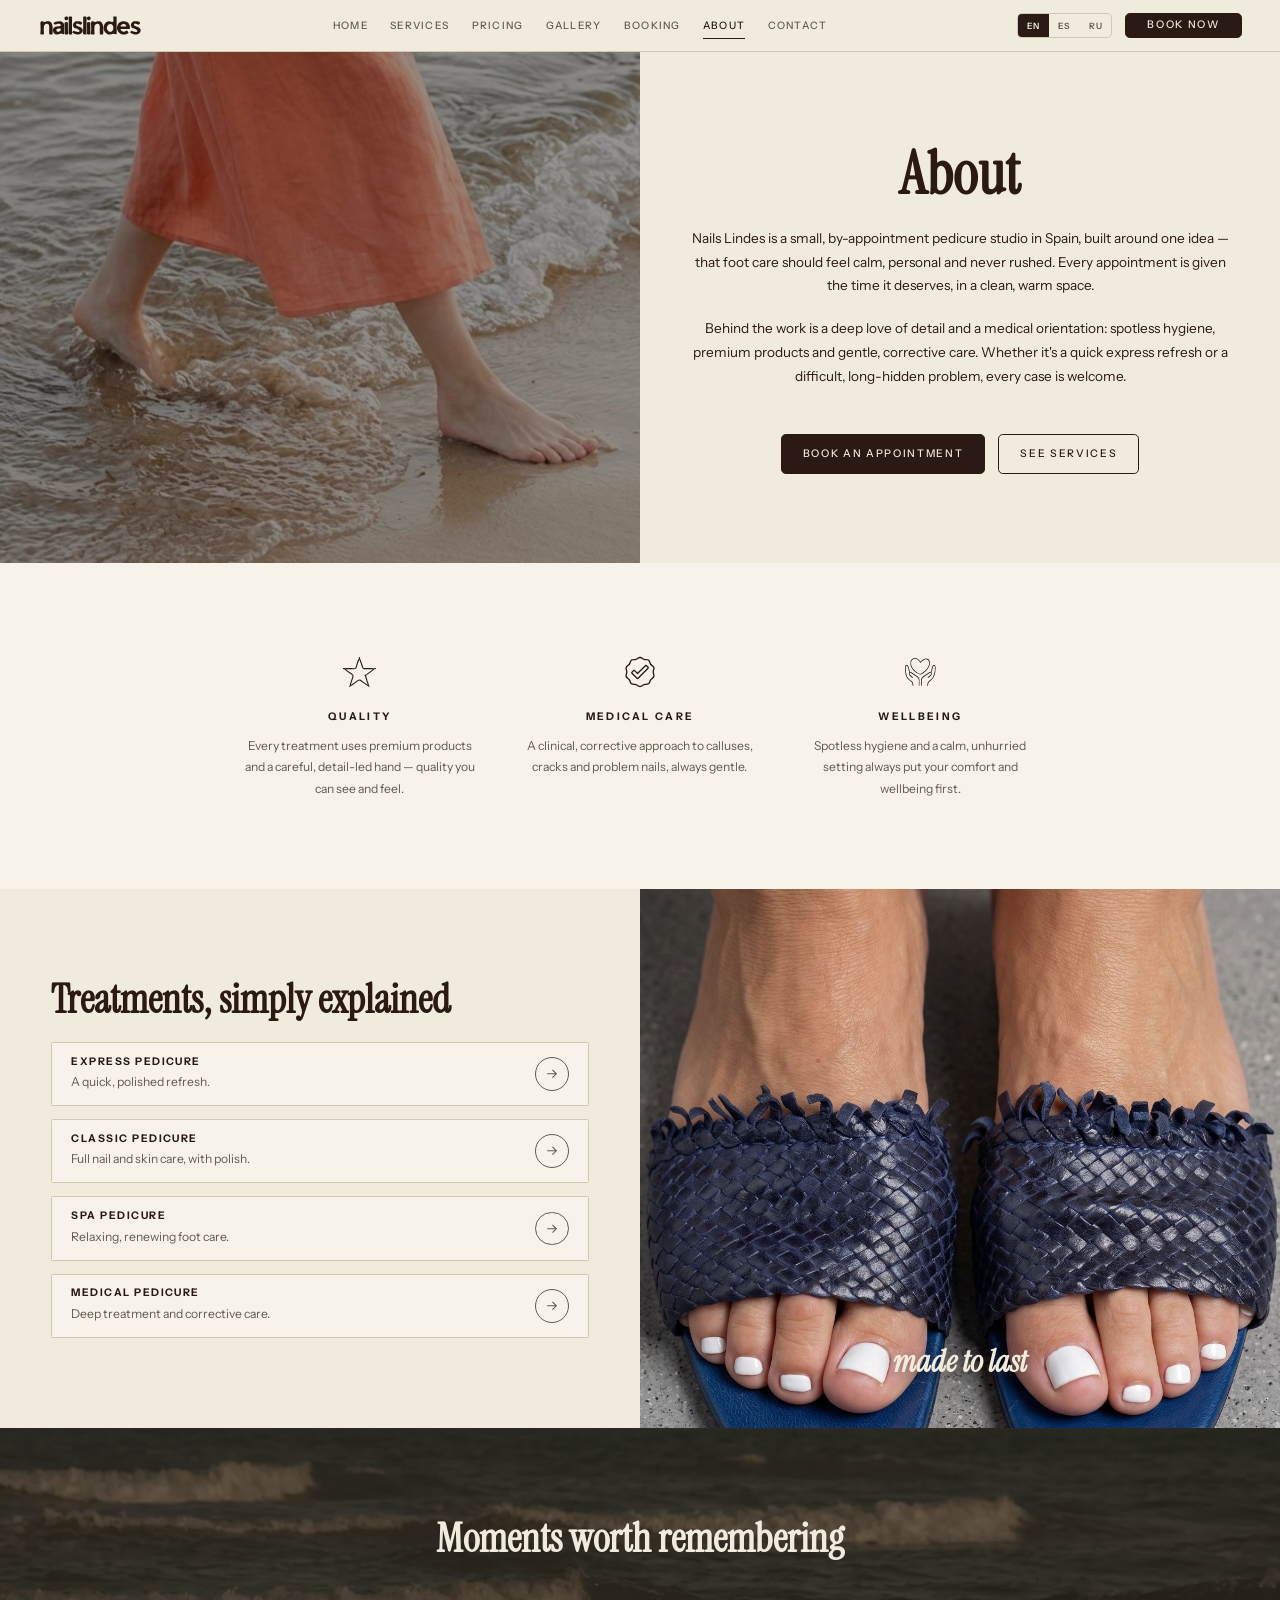
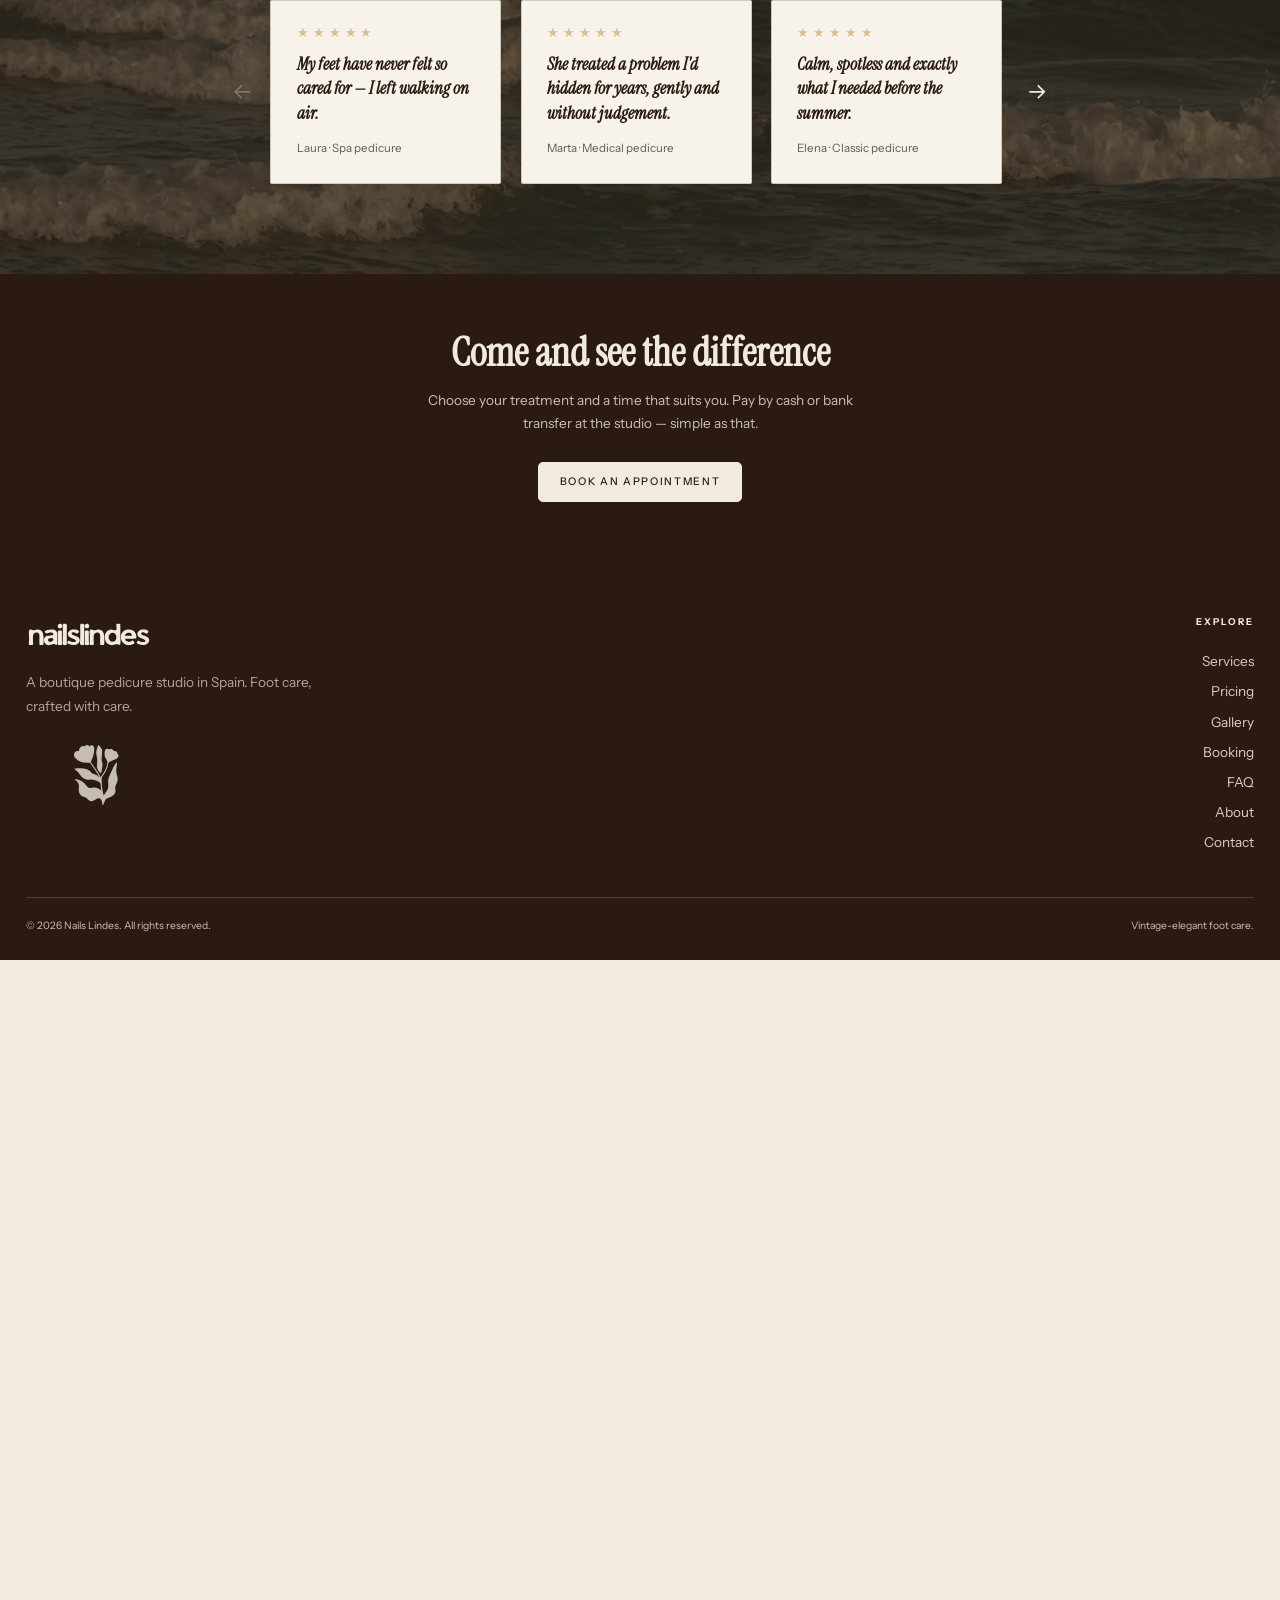
==== about.html @ 0ca5deef "Wire real pedicure photos into the site Rename the uploaded photos to web-safe slugs and use them ac" ====
<!DOCTYPE html>
<html lang="en">
<head>
  <meta charset="utf-8">
  <meta name="viewport" content="width=device-width, initial-scale=1">
  <title>About — Nails Lindes</title>
  <meta name="description" content="The story behind Nails Lindes — a small Spanish pedicure studio built on care, hygiene, a medical orientation and a love of detail.">
  <link rel="preconnect" href="https://fonts.googleapis.com">
  <link rel="preconnect" href="https://fonts.gstatic.com" crossorigin>
  <link href="https://fonts.googleapis.com/css2?family=Instrument+Sans:ital,wght@0,400;0,500;0,600;0,700;1,400&family=Instrument+Serif:ital@0;1&display=swap" rel="stylesheet">
  <link rel="stylesheet" href="assets/css/styles.css?v=60">
  <link rel="icon" href="assets/logos/mark.svg" type="image/svg+xml">
</head>
<body>
  <header class="site-header">
    <div class="container site-header__bar">
      <a class="brand" href="index.html" aria-label="Nails Lindes — home">
        <img class="brand__wordmark brand__wordmark--dark" src="assets/logos/wordmark.svg" alt="Nails Lindes" width="150" height="32">
        <img class="brand__wordmark brand__wordmark--light" src="assets/logos/wordmark-light.svg" alt="" width="150" height="32" aria-hidden="true">
      </a>
      <nav class="nav" id="nav" aria-label="Primary">
        <a class="nav__link" href="index.html" data-i18n="nav.home">Home</a>
        <a class="nav__link" href="services.html" data-i18n="nav.services">Services</a>
        <a class="nav__link" href="pricing.html" data-i18n="nav.pricing">Pricing</a>
        <a class="nav__link" href="gallery.html" data-i18n="nav.gallery">Gallery</a>
        <a class="nav__link" href="booking.html" data-i18n="nav.booking">Booking</a>
        <a class="nav__link" href="about.html" aria-current="page" data-i18n="nav.about">About</a>
        <a class="nav__link" href="contact.html" data-i18n="nav.contact">Contact</a>
      </nav>
      <div class="header-actions">
        <div class="lang" role="group" aria-label="Language">
          <button class="lang__btn" data-lang="en" type="button">EN</button>
          <button class="lang__btn" data-lang="es" type="button">ES</button>
          <button class="lang__btn" data-lang="ru" type="button">RU</button>
        </div>
        <a class="btn" href="booking.html" data-i18n="cta.book">Book now</a>
        <button class="burger" aria-label="Menu" aria-expanded="false" aria-controls="nav"><span></span><span></span><span></span></button>
      </div>
    </div>
  </header>

  <main id="main">
    <!-- About intro: full-bleed split (image left / text right) -->
    <section class="fullsplit fullsplit--compact">
      <div class="fullsplit__media reveal"><img src="assets/img/about-hero.jpg" alt="About Nails Lindes" loading="lazy" width="1262" height="966"></div>
      <div class="fullsplit__body fullsplit__body--center reveal">
        <h1 data-i18n="about.heroTitle">About</h1>
        <p data-i18n="about.introBody1">Nails Lindes is a small, by-appointment pedicure studio in Spain, built around one idea — that foot care should feel calm, personal and never rushed. Every appointment is given the time it deserves, in a clean, warm space.</p>
        <p data-i18n="about.introBody2">Behind the work is a deep love of detail and a medical orientation: spotless hygiene, premium products and gentle, corrective care. Whether it's a quick express refresh or a difficult, long-hidden problem, every case is welcome.</p>
        <div class="hero__cta">
          <a class="btn" data-book href="#" data-i18n="cta.bookAppt">Book an appointment</a>
          <a class="btn btn--ghost" href="services.html" data-i18n="cta.seeServices">See services</a>
        </div>
      </div>
    </section>

    <!-- Values (quality / durability / wellbeing) -->
    <section class="section section--surface">
      <div class="container">
        <div class="values-grid">
          <div class="value reveal">
            <img class="value__icon" src="assets/graphics/val-quality.svg?v=60" alt="" width="48" height="48" loading="lazy">
            <h3 class="value__title" data-i18n="about.val1Title">Quality</h3>
            <p class="value__text" data-i18n="about.val1Body">Every set is built with premium products and a careful, detail-led hand — quality you can see and feel.</p>
          </div>
          <div class="value reveal">
            <img class="value__icon" src="assets/graphics/val-durability.svg?v=60" alt="" width="48" height="48" loading="lazy">
            <h3 class="value__title" data-i18n="about.val2Title">Medical care</h3>
            <p class="value__text" data-i18n="about.val2Body">A clinical, corrective approach to calluses, cracks and problem nails, always gentle.</p>
          </div>
          <div class="value reveal">
            <img class="value__icon" src="assets/graphics/val-wellbeing.svg?v=60" alt="" width="48" height="48" loading="lazy">
            <h3 class="value__title" data-i18n="about.val3Title">Wellbeing</h3>
            <p class="value__text" data-i18n="about.val3Body">Spotless hygiene and a calm, unhurried setting always put your comfort and wellbeing first.</p>
          </div>
        </div>
      </div>
    </section>

    <!-- Treatments (full-bleed split, copied from home) -->
    <section class="fullsplit">
      <div class="fullsplit__body reveal">
        <h2 data-i18n="home.doTitle">Treatments, simply explained</h2>
        <ul class="linklist">
          <li><a class="linklist__item" href="services.html">
            <span><h4 data-i18n="home.do1Title">Express pedicure</h4><p data-i18n="home.do1Body">A quick, polished refresh.</p></span>
            <svg class="linklist__chev" viewBox="0 0 24 24" fill="none" stroke="currentColor" stroke-width="1.6"><path d="M5 12h14M13 6l6 6-6 6"/></svg>
          </a></li>
          <li><a class="linklist__item" href="services.html">
            <span><h4 data-i18n="home.do2Title">Classic pedicure</h4><p data-i18n="home.do2Body">Full nail and skin care, with polish.</p></span>
            <svg class="linklist__chev" viewBox="0 0 24 24" fill="none" stroke="currentColor" stroke-width="1.6"><path d="M5 12h14M13 6l6 6-6 6"/></svg>
          </a></li>
          <li><a class="linklist__item" href="services.html">
            <span><h4 data-i18n="home.do3Title">Spa pedicure</h4><p data-i18n="home.do3Body">Relaxing, renewing foot care.</p></span>
            <svg class="linklist__chev" viewBox="0 0 24 24" fill="none" stroke="currentColor" stroke-width="1.6"><path d="M5 12h14M13 6l6 6-6 6"/></svg>
          </a></li>
          <li><a class="linklist__item" href="services.html">
            <span><h4 data-i18n="home.do4Title">Medical pedicure</h4><p data-i18n="home.do4Body">Deep treatment and corrective care.</p></span>
            <svg class="linklist__chev" viewBox="0 0 24 24" fill="none" stroke="currentColor" stroke-width="1.6"><path d="M5 12h14M13 6l6 6-6 6"/></svg>
          </a></li>
        </ul>
      </div>
      <div class="fullsplit__media reveal">
        <img src="assets/img/ped-portrait-sandals.jpg" alt="Pedicure result at Nails Lindes" loading="lazy" width="900" height="1200">
        <span class="fullsplit__script">made to last</span>
      </div>
    </section>



    <!-- Testimonials (replaces 'What guides the work') -->
    <section class="section testi">
      <div class="container">
        <div class="section-head section-head--center">
          <h2 style="margin:0" data-i18n="testi.title">Moments worth remembering</h2>
        </div>
        <div class="testi-wrap">
          <button class="testi-arrow testi-arrow--prev" data-testi-prev type="button" aria-label="Previous" data-i18n-attr="aria-label:testi.prev">
            <svg viewBox="0 0 24 24" fill="none" stroke="currentColor" stroke-width="1.6"><path d="M19 12H5M11 6l-6 6 6 6"/></svg>
          </button>
          <div class="testi-viewport">
            <div class="testi-track">
            <figure class="testi-card reveal">
              <div class="testi-stars" role="img" aria-label="5 / 5">★★★★★</div>
              <blockquote data-i18n="testi.q1">The most beautiful set I've ever had.</blockquote>
              <cite data-i18n="testi.a1">Laura · Spa pedicure</cite>
            </figure>
            <figure class="testi-card reveal">
              <div class="testi-stars" role="img" aria-label="5 / 5">★★★★★</div>
              <blockquote data-i18n="testi.q2">Calm, personal and spotless.</blockquote>
              <cite data-i18n="testi.a2">Marta · Medical pedicure</cite>
            </figure>
            <figure class="testi-card reveal">
              <div class="testi-stars" role="img" aria-label="5 / 5">★★★★★</div>
              <blockquote data-i18n="testi.q3">Exactly the elegant, natural look I wanted.</blockquote>
              <cite data-i18n="testi.a3">Elena · Classic pedicure</cite>
            </figure>
            <figure class="testi-card reveal">
              <div class="testi-stars" role="img" aria-label="5 / 5">★★★★★</div>
              <blockquote data-i18n="testi.q4">Three weeks on and they still look freshly done.</blockquote>
              <cite data-i18n="testi.a4">Sofía · Classic pedicure · gel</cite>
            </figure>
            <figure class="testi-card reveal">
              <div class="testi-stars" role="img" aria-label="5 / 5">★★★★★</div>
              <blockquote data-i18n="testi.q5">The free consultation put me completely at ease.</blockquote>
              <cite data-i18n="testi.a5">Carmen · Free consultation</cite>
            </figure>
            <figure class="testi-card reveal">
              <div class="testi-stars" role="img" aria-label="5 / 5">★★★★★</div>
              <blockquote data-i18n="testi.q6">Relaxing from start to finish.</blockquote>
              <cite data-i18n="testi.a6">Natalia · Spa pedicure</cite>
            </figure>
            </div>
          </div>
          <button class="testi-arrow testi-arrow--next" data-testi-next type="button" aria-label="Next" data-i18n-attr="aria-label:testi.next">
            <svg viewBox="0 0 24 24" fill="none" stroke="currentColor" stroke-width="1.6"><path d="M5 12h14M13 6l6 6-6 6"/></svg>
          </button>
        </div>
      </div>
    </section>

    <section class="section--tight section section--dark cta-band">
      <div class="container">
        <h2 data-i18n="about.ctaTitle">Come and see the difference</h2>
        <p data-i18n="home.ctaBody">Choose your treatment and a time that suits you.</p>
        <a class="btn btn--light" data-book href="#" data-i18n="cta.bookAppt">Book an appointment</a>
      </div>
    </section>
  </main>

  <footer class="site-footer">
    <div class="container">
      <div class="footer-grid">
        <div class="footer-col">
          <a class="brand" href="index.html" aria-label="Nails Lindes — home">
            <img class="footer-logo" src="assets/logos/wordmark-light.svg" alt="Nails Lindes" width="170" height="36">
          </a>
          <p class="muted" style="margin-top:1rem;max-width:34ch" data-i18n="footer.tagline">A boutique pedicure studio in Spain.</p>
          <img class="footer-illus" src="assets/graphics/footer-illus.svg" alt="" width="120" height="90" style="margin-top:1.6rem">
        </div>
        <div class="footer-col">
          <h4 data-i18n="footer.explore">Explore</h4>
          <ul>
            <li><a href="services.html" data-i18n="nav.services">Services</a></li>
            <li><a href="pricing.html" data-i18n="nav.pricing">Pricing</a></li>
            <li><a href="gallery.html" data-i18n="nav.gallery">Gallery</a></li>
            <li><a href="booking.html" data-i18n="nav.booking">Booking</a></li>
            <li><a href="faq.html" data-i18n="nav.faq">FAQ</a></li>
            <li><a href="about.html" data-i18n="nav.about">About</a></li>
            <li><a href="contact.html" data-i18n="nav.contact">Contact</a></li>
          </ul>
        </div>
      </div>
      <div class="footer-bottom">
        <span>© <span data-year>2026</span> Nails Lindes. <span data-i18n="footer.rights">All rights reserved.</span></span>
        <span data-i18n="footer.built">Vintage-elegant foot care.</span>
      </div>
    </div>
  </footer>

  <script src="assets/js/config.js?v=60"></script>
  <script src="assets/js/i18n.js?v=60"></script>
  <script src="assets/js/main.js?v=60"></script>
</body>
</html>
---- assets/css/styles.css ----
/* ==========================================================================
   Nails Lindes — design system
   Plain CSS. Tokens first, then base, layout, components, utilities.
   ========================================================================== */

/* ---------- Tokens ------------------------------------------------------- */
:root {
  /* Brand palette — exact hexes, do not alter */
  --color-beige:  #F1EBDD;
  --color-tan:    #D8C094;
  --color-silver: #CFC9B3;
  --color-cadet:  #94A3AF;
  --color-stone:  #645A4E;
  --color-coffee: #2A1A13;

  /* Derived / functional */
  --bg:            var(--color-beige);
  --bg-surface:    #F7F3EA;
  --bg-dark:       var(--color-coffee);
  --text:          var(--color-coffee);
  --text-soft:     var(--color-stone);
  --line:          var(--color-silver);
  --accent:        var(--color-tan);
  --accent-cool:   var(--color-cadet);

  /* Typography */
  --font-serif: "Instrument Serif", "Times New Roman", serif;
  --font-sans:  "Instrument Sans", "Helvetica Neue", Arial, sans-serif;

  --tracking-wide:  0.16em;
  --tracking-label: 0.22em;

  /* Spacing scale */
  --space-1: 0.5rem;
  --space-2: 1rem;
  --space-3: 1.5rem;
  --space-4: 2rem;
  --space-5: 3rem;
  --space-6: 4.5rem;
  --space-7: 7rem;

  --maxw: 1240px;
  --maxw-narrow: 760px;
  --radius: 2px;
  --shadow-soft: 0 18px 50px -28px rgba(42, 26, 19, 0.45);
  --ease: cubic-bezier(0.22, 0.61, 0.36, 1);
}

/* ---------- Reset / base ------------------------------------------------- */
*, *::before, *::after { box-sizing: border-box; }

html { scroll-behavior: smooth; -webkit-text-size-adjust: 100%; }
@media (prefers-reduced-motion: reduce) {
  html { scroll-behavior: auto; }
  *, *::before, *::after { animation-duration: 0.001ms !important; animation-iteration-count: 1 !important; transition-duration: 0.001ms !important; }
}

body {
  margin: 0;
  background: var(--bg);
  color: var(--text);
  font-family: var(--font-sans);
  font-weight: 400;
  font-size: 1.0625rem;
  line-height: 1.75;
  -webkit-font-smoothing: antialiased;
  text-rendering: optimizeLegibility;
  overflow-x: hidden;
}

h1, h2, h3, h4 {
  font-family: var(--font-serif);
  font-weight: 400;
  line-height: 1.12;
  margin: 0 0 var(--space-3);
  color: var(--text);
}
h1 { font-size: clamp(2.6rem, 6vw, 4.6rem); font-weight: 400; letter-spacing: 0.01em; }
h2 { font-size: clamp(2rem, 4vw, 3.1rem); }
h3 { font-size: clamp(1.5rem, 2.4vw, 2rem); }
h4 { font-size: 1.25rem; }

p { margin: 0 0 var(--space-3); }
a { color: inherit; text-decoration: none; }
img, svg { max-width: 100%; display: block; }
ul { margin: 0; padding: 0; list-style: none; }

::selection { background: var(--color-tan); color: var(--color-coffee); }

:focus-visible {
  outline: 2px solid var(--color-stone);
  outline-offset: 3px;
}

/* ---------- Helpers ------------------------------------------------------ */
.container { width: 100%; max-width: var(--maxw); margin-inline: auto; padding-inline: var(--space-4); }
.container--narrow { max-width: var(--maxw-narrow); }
.section { padding-block: var(--space-7); }
.section--tight { padding-block: var(--space-6); }
.section--surface { background: var(--bg-surface); }
.section--dark { background: var(--bg-dark); color: var(--color-beige); }
.section--dark h1, .section--dark h2, .section--dark h3 { color: var(--color-beige); }

.text-center { text-align: center; }
.muted { color: var(--text-soft); }
.lead { font-size: 1.2rem; color: var(--text-soft); }
.mx-auto { margin-inline: auto; }
.stack > * + * { margin-top: var(--space-3); }
.hidden { display: none !important; }

/* Eyebrow / small label */
.eyebrow {
  font-family: var(--font-sans);
  font-weight: 500;
  text-transform: uppercase;
  letter-spacing: var(--tracking-label);
  font-size: 0.72rem;
  color: var(--color-stone);
  display: inline-flex;
  align-items: center;
  gap: 0.6em;
  margin-bottom: var(--space-2);
}
.eyebrow::before {
  content: "";
  width: 28px;
  height: 1px;
  background: var(--color-tan);
}
.eyebrow--center { justify-content: center; }
.eyebrow--center::after {
  content: "";
  width: 28px;
  height: 1px;
  background: var(--color-tan);
}

/* Section heading block */
.section-head { max-width: 640px; margin-bottom: var(--space-5); }
.section-head--center { margin-inline: auto; text-align: center; }

/* ---------- Buttons ------------------------------------------------------ */
.btn {
  --btn-bg: var(--color-coffee);
  --btn-fg: var(--color-beige);
  display: inline-flex;
  align-items: center;
  justify-content: center;
  gap: 0.6em;
  padding: 0.95em 2em;
  font-family: var(--font-sans);
  font-weight: 500;
  font-size: 0.82rem;
  letter-spacing: var(--tracking-wide);
  text-transform: uppercase;
  background: var(--btn-bg);
  color: var(--btn-fg);
  border: 1px solid var(--btn-bg);
  border-radius: var(--radius);
  cursor: pointer;
  transition: background .35s var(--ease), color .35s var(--ease), transform .35s var(--ease);
}
.btn:hover { background: transparent; color: var(--btn-bg); transform: translateY(-2px); }
.btn--ghost { --btn-bg: transparent; --btn-fg: var(--color-coffee); border-color: var(--color-coffee); }
.btn--ghost:hover { background: var(--color-coffee); color: var(--color-beige); }
.btn--light { --btn-bg: var(--color-beige); --btn-fg: var(--color-coffee); }
.btn--light:hover { background: transparent; color: var(--color-beige); border-color: var(--color-beige); }
.btn--block { width: 100%; }

.link-arrow {
  display: inline-flex;
  align-items: center;
  gap: 0.5em;
  font-weight: 500;
  font-size: 0.8rem;
  letter-spacing: var(--tracking-wide);
  text-transform: uppercase;
  color: var(--color-stone);
  transition: gap .3s var(--ease), color .3s var(--ease);
}
.link-arrow svg { width: 16px; height: 16px; }
.link-arrow:hover { gap: 0.9em; color: var(--color-coffee); }

/* ==========================================================================
   Header / navigation
   ========================================================================== */
.site-header {
  position: sticky;
  top: 0;
  z-index: 100;
  background: color-mix(in srgb, var(--color-beige) 90%, transparent);
  backdrop-filter: blur(10px);
  border-bottom: 1px solid var(--line);
}
.site-header__bar {
  display: flex;
  align-items: center;
  justify-content: space-between;
  gap: var(--space-3);
  padding-block: var(--space-2);
}
.brand { display: inline-flex; align-items: center; gap: 0.7rem; }
.brand__mark { width: 34px; height: 34px; }
.brand__name {
  font-family: var(--font-serif);
  font-weight: 400;
  font-size: 1.25rem;
  letter-spacing: var(--tracking-wide);
  text-transform: uppercase;
  color: var(--color-coffee);
  line-height: 1;
}

.nav { display: flex; align-items: center; gap: clamp(1rem, 2.2vw, 2.4rem); }
.nav__link {
  font-size: 0.8rem;
  font-weight: 500;
  letter-spacing: 0.12em;
  text-transform: uppercase;
  color: var(--color-stone);
  position: relative;
  padding-block: 0.3rem;
  transition: color .3s var(--ease);
}
.nav__link::after {
  content: "";
  position: absolute;
  left: 0; bottom: 0;
  width: 100%; height: 1px;
  background: var(--color-coffee);
  transform: scaleX(0);
  transform-origin: left;
  transition: transform .35s var(--ease);
}
.nav__link:hover, .nav__link[aria-current="page"] { color: var(--color-coffee); }
.nav__link:hover::after, .nav__link[aria-current="page"]::after { transform: scaleX(1); }

.header-actions { display: flex; align-items: center; gap: var(--space-2); }

/* Language switcher */
.lang {
  display: inline-flex;
  align-items: center;
  border: 1px solid var(--line);
  border-radius: 999px;
  overflow: hidden;
}
.lang__btn {
  appearance: none;
  border: 0;
  background: transparent;
  cursor: pointer;
  font-family: var(--font-sans);
  font-size: 0.68rem;
  font-weight: 600;
  letter-spacing: 0.1em;
  text-transform: uppercase;
  color: var(--color-stone);
  padding: 0.4rem 0.7rem;
  transition: background .3s var(--ease), color .3s var(--ease);
}
.lang__btn[aria-pressed="true"] { background: var(--color-coffee); color: var(--color-beige); }

/* Burger */
.burger {
  display: none;
  flex-direction: column;
  justify-content: center;
  gap: 5px;
  width: 42px; height: 42px;
  border: 1px solid var(--line);
  border-radius: var(--radius);
  background: transparent;
  cursor: pointer;
}
.burger span { display: block; height: 1.5px; width: 20px; margin-inline: auto; background: var(--color-coffee); transition: transform .3s var(--ease), opacity .3s var(--ease); }
.burger[aria-expanded="true"] span:nth-child(1) { transform: translateY(6.5px) rotate(45deg); }
.burger[aria-expanded="true"] span:nth-child(2) { opacity: 0; }
.burger[aria-expanded="true"] span:nth-child(3) { transform: translateY(-6.5px) rotate(-45deg); }

@media (max-width: 940px) {
  .burger { display: flex; }
  .nav {
    position: fixed;
    inset: 0 0 0 auto;
    width: min(320px, 84vw);
    flex-direction: column;
    align-items: flex-start;
    justify-content: center;
    gap: var(--space-3);
    padding: var(--space-6) var(--space-4);
    background: var(--color-beige);
    border-left: 1px solid var(--line);
    transform: translateX(100%);
    transition: transform .4s var(--ease);
    z-index: 99;
  }
  .nav.is-open { transform: translateX(0); box-shadow: var(--shadow-soft); }
  .nav__link { font-size: 1rem; }
  .nav-backdrop {
    position: fixed; inset: 0;
    background: rgba(42,26,19,.35);
    opacity: 0; visibility: hidden;
    transition: opacity .3s var(--ease), visibility .3s var(--ease);
    z-index: 98;
  }
  .nav-backdrop.is-open { opacity: 1; visibility: visible; }
}

/* ==========================================================================
   Hero
   ========================================================================== */
.hero {
  position: relative;
  min-height: clamp(560px, 82vh, 860px);
  display: grid;
  place-items: center;
  text-align: center;
  color: var(--color-beige);
  overflow: hidden;
}
.hero__media { position: absolute; inset: 0; }
.hero__media img { width: 100%; height: 100%; object-fit: cover; }
.hero::after {
  content: "";
  position: absolute; inset: 0;
  background: linear-gradient(180deg, rgba(42,26,19,.30), rgba(42,26,19,.55));
}
.hero__inner { position: relative; z-index: 2; padding: var(--space-5) var(--space-4); max-width: 820px; }

/* Diamond badge overlay */
.hero__badge {
  width: clamp(120px, 16vw, 170px);
  height: clamp(120px, 16vw, 170px);
  margin: 0 auto var(--space-4);
  display: grid;
  place-items: center;
  background: color-mix(in srgb, var(--color-beige) 92%, transparent);
  transform: rotate(45deg);
  border: 1px solid color-mix(in srgb, var(--color-stone) 40%, transparent);
  box-shadow: var(--shadow-soft);
}
.hero__badge > * { transform: rotate(-45deg); width: 70%; height: 70%; }

.hero h1 { color: var(--color-beige); margin-bottom: var(--space-3); }
.hero__sub { font-size: 1.15rem; color: color-mix(in srgb, var(--color-beige) 88%, transparent); max-width: 540px; margin-inline: auto; }
.hero__cta { margin-top: var(--space-4); display: flex; gap: var(--space-2); justify-content: center; flex-wrap: wrap; }
.hero__tagline {
  font-family: var(--font-serif);
  font-style: italic;
  font-size: 1.05rem;
  letter-spacing: 0.04em;
  color: color-mix(in srgb, var(--color-beige) 85%, transparent);
}

/* Hero variant: component / asymmetric (no full-bleed image) */
.hero-split {
  background: var(--bg-surface);
  border-bottom: 1px solid var(--line);
}
.hero-split__grid {
  display: grid;
  grid-template-columns: 1fr minmax(auto, 560px) 1fr;
  align-items: center;
  gap: var(--space-4);
}
.hero-split__media img { aspect-ratio: 3/4; object-fit: cover; width: 100%; border-radius: var(--radius); }
.hero-split__center { text-align: center; }
@media (max-width: 900px) {
  .hero-split__grid { grid-template-columns: 1fr; }
  .hero-split__media { display: none; }
}

/* ==========================================================================
   2-column split
   ========================================================================== */
.split {
  display: grid;
  grid-template-columns: 1fr 1fr;
  align-items: center;
  gap: clamp(2rem, 5vw, 5rem);
}
.split--reverse .split__media { order: 2; }
.split__media { position: relative; }
.split__media img { width: 100%; aspect-ratio: 4/5; object-fit: cover; border-radius: var(--radius); }
.split__media--overlay::after {
  content: attr(data-script);
  position: absolute;
  left: 50%; bottom: 8%;
  transform: translateX(-50%);
  font-family: var(--font-serif);
  font-style: italic;
  font-size: clamp(1.6rem, 3vw, 2.4rem);
  color: var(--color-beige);
  text-shadow: 0 4px 18px rgba(42,26,19,.5);
  white-space: nowrap;
}
@media (max-width: 820px) {
  .split { grid-template-columns: 1fr; }
  .split--reverse .split__media { order: 0; }
}

/* List with chevron (CTA list) */
.linklist { border-top: 1px solid var(--line); }
.linklist__item {
  display: flex;
  align-items: center;
  justify-content: space-between;
  gap: var(--space-3);
  padding: var(--space-3) 0;
  border-bottom: 1px solid var(--line);
  transition: padding-left .3s var(--ease), color .3s var(--ease);
}
.linklist__item:hover { padding-left: var(--space-2); color: var(--color-coffee); }
.linklist__item h4 { margin: 0; }
.linklist__item p { margin: 0.2rem 0 0; font-size: 0.95rem; color: var(--text-soft); }
.linklist__chev { flex: none; width: 22px; height: 22px; color: var(--color-stone); transition: transform .3s var(--ease); }
.linklist__item:hover .linklist__chev { transform: translateX(4px); }

/* ==========================================================================
   Feature grid (3 columns, icons)
   ========================================================================== */
.feature-grid {
  display: grid;
  grid-template-columns: repeat(3, 1fr);
  gap: var(--space-4);
}
.feature {
  text-align: center;
  padding: var(--space-4) var(--space-3);
}
.feature__icon {
  width: 56px; height: 56px;
  margin: 0 auto var(--space-3);
  color: var(--color-stone);
}
.feature h3 { font-size: 1.35rem; margin-bottom: var(--space-1); }
.feature p { color: var(--text-soft); font-size: 0.98rem; margin: 0; }
@media (max-width: 760px) { .feature-grid { grid-template-columns: 1fr; gap: var(--space-2); } }

/* ==========================================================================
   Gallery
   ========================================================================== */
.gallery-head {
  display: flex;
  flex-direction: column;
  align-items: center;
  text-align: center;
  gap: var(--space-2);
  margin-bottom: var(--space-4);
}
.gallery-row {
  display: grid;
  grid-template-columns: repeat(4, 1fr);
  gap: var(--space-2);
}
.thumb {
  position: relative;
  aspect-ratio: 1/1;
  overflow: hidden;
  border-radius: var(--radius);
  background: var(--color-silver);
}
.thumb img { width: 100%; height: 100%; object-fit: cover; transition: transform .6s var(--ease); }
.thumb:hover img { transform: scale(1.06); }
.thumb__tag {
  position: absolute;
  left: var(--space-2); bottom: var(--space-2);
  font-size: 0.66rem;
  letter-spacing: 0.18em;
  text-transform: uppercase;
  color: var(--color-beige);
  background: rgba(42,26,19,.55);
  padding: 0.25em 0.7em;
  border-radius: 999px;
  opacity: 0;
  transform: translateY(6px);
  transition: opacity .3s var(--ease), transform .3s var(--ease);
}
.thumb:hover .thumb__tag { opacity: 1; transform: translateY(0); }

.gallery-grid {
  display: grid;
  grid-template-columns: repeat(3, 1fr);
  gap: var(--space-2);
}
.gallery-grid .thumb { aspect-ratio: 1 / 1; }
.gallery-grid .thumb img { object-fit: contain; background: var(--bg); }
@media (max-width: 900px) { .gallery-row { grid-template-columns: repeat(2, 1fr); } .gallery-grid { grid-template-columns: repeat(2, 1fr); } }
@media (max-width: 520px) { .gallery-grid { grid-template-columns: 1fr; } }

/* Full-bleed 4-col image band */
.image-band {
  display: grid;
  grid-template-columns: repeat(4, 1fr);
  gap: 0;
}
.image-band img { width: 100%; aspect-ratio: 3/4; object-fit: cover; }
@media (max-width: 760px) { .image-band { grid-template-columns: repeat(2, 1fr); } }

/* ==========================================================================
   Dividers — marquee, stripe, scallop
   ========================================================================== */
.marquee {
  background: var(--color-coffee);
  color: var(--color-beige);
  overflow: hidden;
  padding-block: 0.9rem;
  border-block: 1px solid color-mix(in srgb, var(--color-stone) 60%, transparent);
}
.marquee--accent { background: var(--color-tan); color: var(--color-coffee); border-color: color-mix(in srgb, var(--color-stone) 30%, transparent); }
.marquee__track {
  display: inline-flex;
  align-items: center;
  white-space: nowrap;
  will-change: transform;
  animation: marquee 32s linear infinite;
}
.marquee:hover .marquee__track { animation-play-state: paused; }
.marquee__item {
  display: inline-flex;
  align-items: center;
  gap: 1.4rem;
  padding-inline: 1.4rem;
  font-family: var(--font-serif);
  font-style: italic;
  font-size: 1.15rem;
  letter-spacing: 0.04em;
}
.marquee__sep { font-style: normal; opacity: .6; }
@keyframes marquee { from { transform: translateX(0); } to { transform: translateX(-50%); } }

/* Striped divider */
.divider--stripe {
  height: 18px;
  background-image: repeating-linear-gradient(
    -45deg,
    var(--color-tan) 0, var(--color-tan) 10px,
    var(--color-beige) 10px, var(--color-beige) 20px
  );
  border-block: 1px solid var(--line);
}

/* Scallop divider */
.divider--scallop {
  height: 26px;
  background:
    radial-gradient(circle at 13px 0, transparent 13px, var(--color-silver) 13px) repeat-x;
  background-size: 26px 26px;
  background-position: 0 -13px;
}

/* ==========================================================================
   Pricing
   ========================================================================== */
.price-tabs {
  display: flex;
  flex-wrap: wrap;
  gap: var(--space-1);
  justify-content: center;
  margin-bottom: var(--space-5);
}
.price-tab {
  appearance: none;
  border: 1px solid var(--line);
  background: transparent;
  color: var(--color-stone);
  font-family: var(--font-sans);
  font-size: 0.74rem;
  font-weight: 600;
  letter-spacing: 0.14em;
  text-transform: uppercase;
  padding: 0.6rem 1.2rem;
  border-radius: 999px;
  cursor: pointer;
  transition: background .3s var(--ease), color .3s var(--ease), border-color .3s var(--ease);
}
.price-tab[aria-selected="true"] { background: var(--color-coffee); color: var(--color-beige); border-color: var(--color-coffee); }

.price-group { margin-bottom: var(--space-6); }
.price-group__title {
  text-align: center;
  margin-bottom: var(--space-3);
}
.price-group__title h3 { margin: 0; }

.price-list { border-top: 1px solid var(--line); }
.price-item {
  display: grid;
  grid-template-columns: 1fr auto;
  gap: 0.4rem var(--space-3);
  align-items: baseline;
  padding: var(--space-2) 0;
  border-bottom: 1px solid var(--line);
}
.price-item__name { font-family: var(--font-serif); font-size: 1.3rem; font-weight: 500; }
.price-item__lead {
  flex: 1;
  border-bottom: 1px dotted var(--color-silver);
}
.price-item__price { font-family: var(--font-serif); font-size: 1.3rem; font-weight: 600; white-space: nowrap; }
.price-item__desc { grid-column: 1 / -1; margin: 0; font-size: 0.92rem; color: var(--text-soft); }
.price-note { font-size: 0.88rem; color: var(--text-soft); margin-top: var(--space-3); }

/* Pricing feature cards (product-card style) */
.card-grid {
  display: grid;
  grid-template-columns: repeat(4, 1fr);
  gap: var(--space-3);
}
.card {
  background: var(--bg-surface);
  border: 1px solid var(--line);
  border-radius: var(--radius);
  overflow: hidden;
  display: flex;
  flex-direction: column;
  transition: transform .4s var(--ease), box-shadow .4s var(--ease);
}
.card:hover { transform: translateY(-4px); box-shadow: var(--shadow-soft); }
.card__media { aspect-ratio: 1/1; background: var(--color-silver); }
.card__media img { width: 100%; height: 100%; object-fit: cover; }
.card__body { padding: var(--space-3); display: flex; flex-direction: column; gap: 0.3rem; flex: 1; }
.card__title { font-family: var(--font-serif); font-size: 1.3rem; margin: 0; }
.card__price { color: var(--color-stone); font-weight: 600; }
.card__desc { font-size: 0.9rem; color: var(--text-soft); margin: 0 0 var(--space-2); }
.card .btn { margin-top: auto; }
@media (max-width: 980px) { .card-grid { grid-template-columns: repeat(2, 1fr); } }
@media (max-width: 520px) { .card-grid { grid-template-columns: 1fr; } }

/* Highlighted price panel */
.price-highlight {
  background: var(--color-coffee);
  color: var(--color-beige);
  border-radius: 12px;
  padding: var(--space-5);
  text-align: center;
}
.price-highlight h2, .price-highlight h3 { color: var(--color-beige); }
.price-highlight .price-figure { font-family: var(--font-serif); font-size: clamp(3rem, 8vw, 5rem); line-height: 1; }

/* ==========================================================================
   Quote band
   ========================================================================== */
.quote-band { text-align: center; }
.quote-band__mark {
  font-family: var(--font-serif);
  font-style: italic;
  font-size: clamp(1.8rem, 4vw, 3rem);
  line-height: 1.3;
  max-width: 820px;
  margin: 0 auto var(--space-3);
}
.quote-band cite { font-style: normal; font-size: 0.78rem; letter-spacing: var(--tracking-label); text-transform: uppercase; color: var(--text-soft); }

/* ==========================================================================
   Testimonials carousel
   ========================================================================== */
.testi { position: relative; }
.testi-viewport {
  overflow-x: auto;
  scroll-snap-type: x mandatory;
  scroll-behavior: smooth;
  scrollbar-width: none;          /* Firefox */
  -ms-overflow-style: none;       /* IE/Edge  */
  margin-inline: calc(-1 * var(--space-2));
  padding-inline: var(--space-2);
}
.testi-viewport::-webkit-scrollbar { display: none; }
.testi-track {
  display: flex;
  gap: var(--space-3);
  align-items: stretch;
}
.testi-card {
  flex: 0 0 calc((100% - 2 * var(--space-3)) / 3);
  scroll-snap-align: start;
  background: var(--bg-surface);
  border: 1px solid var(--line);
  border-radius: var(--radius);
  padding: var(--space-4);
  display: flex;
  flex-direction: column;
  gap: var(--space-2);
}
.testi-stars {
  color: var(--color-tan);
  letter-spacing: 0.3em;
  font-size: 1rem;
  line-height: 1;
}
.testi-card blockquote {
  margin: 0;
  font-family: var(--font-serif);
  font-style: italic;
  font-size: 1.35rem;
  line-height: 1.4;
  color: var(--text);
}
.testi-card cite {
  margin-top: auto;
  font-style: normal;
  font-size: 0.9rem;
  color: var(--text-soft);
}
.testi-nav {
  display: flex;
  justify-content: center;
  gap: var(--space-2);
  margin-top: var(--space-4);
}
.testi-arrow {
  width: 56px; height: 56px;
  display: grid; place-items: center;
  background: var(--bg-surface);
  border: 1px solid var(--line);
  border-radius: var(--radius);
  cursor: pointer;
  color: var(--color-coffee);
  transition: background .3s var(--ease), color .3s var(--ease), border-color .3s var(--ease);
}
.testi-arrow:hover { background: var(--color-coffee); color: var(--color-beige); border-color: var(--color-coffee); }
.testi-arrow:disabled { opacity: .35; cursor: default; }
.testi-arrow:disabled:hover { background: var(--bg-surface); color: var(--color-coffee); border-color: var(--line); }
.testi-arrow svg { width: 22px; height: 22px; }
@media (max-width: 900px) { .testi-card { flex-basis: calc((100% - var(--space-3)) / 2); } }
@media (max-width: 620px) { .testi-card { flex-basis: 100%; } }

/* ==========================================================================
   Instagram feed strip
   ========================================================================== */
.insta-head {
  display: flex;
  align-items: flex-end;
  justify-content: space-between;
  gap: var(--space-3);
  margin-bottom: var(--space-4);
  flex-wrap: wrap;
}
.insta-grid {
  display: grid;
  grid-template-columns: repeat(6, 1fr);
  gap: var(--space-1);
}
.insta-tile {
  position: relative;
  aspect-ratio: 1/1;
  overflow: hidden;
  border-radius: var(--radius);
  background: var(--color-silver);
}
.insta-tile img { width: 100%; height: 100%; object-fit: cover; transition: transform .6s var(--ease); }
.insta-tile:hover img { transform: scale(1.08); }
.insta-tile::after {
  content: "";
  position: absolute; inset: 0;
  background: rgba(42,26,19,.0);
  transition: background .35s var(--ease);
}
.insta-tile:hover::after { background: rgba(42,26,19,.35); }
.insta-tile__icon {
  position: absolute;
  inset: 0;
  margin: auto;
  width: 28px; height: 28px;
  color: var(--color-beige);
  opacity: 0;
  transform: scale(.8);
  transition: opacity .35s var(--ease), transform .35s var(--ease);
  z-index: 2;
}
.insta-tile:hover .insta-tile__icon { opacity: 1; transform: scale(1); }
@media (max-width: 900px) { .insta-grid { grid-template-columns: repeat(3, 1fr); } }
@media (max-width: 520px) { .insta-grid { grid-template-columns: repeat(2, 1fr); } }

/* ==========================================================================
   FAQ accordion (native <details>)
   ========================================================================== */
.faq { max-width: var(--maxw-narrow); margin-inline: auto; }
.faq__item {
  border-bottom: 1px solid var(--line);
}
.faq__item summary {
  display: flex;
  align-items: center;
  justify-content: space-between;
  gap: var(--space-3);
  padding: var(--space-3) 0;
  cursor: pointer;
  list-style: none;
  font-family: var(--font-serif);
  font-size: 1.4rem;
  font-weight: 500;
  color: var(--text);
}
.faq__item summary::-webkit-details-marker { display: none; }
.faq__item summary::after {
  content: "";
  flex: none;
  width: 14px; height: 14px;
  border-right: 1.5px solid var(--color-stone);
  border-bottom: 1.5px solid var(--color-stone);
  transform: rotate(45deg);
  transition: transform .3s var(--ease);
  margin-top: -6px;
}
.faq__item[open] summary::after { transform: rotate(-135deg); margin-top: 4px; }
.faq__item summary:hover { color: var(--color-coffee); }
.faq__answer { padding: 0 0 var(--space-3); color: var(--text-soft); max-width: 60ch; }
.faq__answer p { margin: 0; }


/* ==========================================================================
   Steps / process
   ========================================================================== */
.steps { display: grid; grid-template-columns: repeat(3, 1fr); gap: var(--space-4); counter-reset: step; }
.step { counter-increment: step; }
.step__num {
  font-family: var(--font-serif);
  font-size: 2.6rem;
  color: var(--color-tan);
  line-height: 1;
  margin-bottom: var(--space-2);
}
.step__num::before { content: counter(step, decimal-leading-zero); }
.step h4 { margin-bottom: var(--space-1); }
.step p { margin: 0; color: var(--text-soft); font-size: 0.96rem; }
@media (max-width: 760px) { .steps { grid-template-columns: 1fr; } }

/* ==========================================================================
   Forms
   ========================================================================== */
.form { display: grid; gap: var(--space-3); }
.form__row { display: grid; grid-template-columns: 1fr 1fr; gap: var(--space-3); }
.field { display: grid; gap: 0.45rem; }
.field label {
  font-size: 0.72rem;
  font-weight: 600;
  letter-spacing: 0.14em;
  text-transform: uppercase;
  color: var(--color-stone);
}
.field input, .field select, .field textarea {
  font-family: var(--font-sans);
  font-size: 1rem;
  color: var(--text);
  background: var(--bg-surface);
  border: 1px solid var(--line);
  border-radius: var(--radius);
  padding: 0.85rem 1rem;
  transition: border-color .3s var(--ease), box-shadow .3s var(--ease);
}
.field input:focus, .field select:focus, .field textarea:focus {
  outline: none;
  border-color: var(--color-stone);
  box-shadow: 0 0 0 3px color-mix(in srgb, var(--color-tan) 45%, transparent);
}
.field textarea { resize: vertical; min-height: 140px; }
@media (max-width: 620px) { .form__row { grid-template-columns: 1fr; } }

.form-note {
  font-size: 0.85rem;
  color: var(--text-soft);
  background: var(--bg-surface);
  border-left: 2px solid var(--color-tan);
  padding: var(--space-2) var(--space-3);
}

/* ==========================================================================
   Info / contact blocks
   ========================================================================== */
.info-grid { display: grid; grid-template-columns: 1fr 1fr; gap: var(--space-5); align-items: start; }
@media (max-width: 820px) { .info-grid { grid-template-columns: 1fr; } }

.info-list { display: grid; gap: var(--space-3); }
.info-item { display: flex; gap: var(--space-2); align-items: flex-start; }
.info-item__icon { flex: none; width: 26px; height: 26px; color: var(--color-stone); margin-top: 3px; }
.info-item h4 { margin: 0 0 0.2rem; font-size: 1.05rem; }
.info-item p { margin: 0; color: var(--text-soft); }

.hours { width: 100%; border-collapse: collapse; }
.hours td { padding: 0.6rem 0; border-bottom: 1px solid var(--line); }
.hours td:last-child { text-align: right; color: var(--text-soft); }

.map-embed { border: 1px solid var(--line); border-radius: var(--radius); overflow: hidden; aspect-ratio: 16/10; background: var(--color-silver); }
.map-embed iframe { width: 100%; height: 100%; border: 0; display: block; }
.map-embed--tall { aspect-ratio: 3/4; }
@media (max-width: 820px) { .map-embed--tall { aspect-ratio: 16/10; } }

/* Badge of trust / mini stats */
.stats { display: grid; grid-template-columns: repeat(3, 1fr); gap: var(--space-4); text-align: center; }
.stat__num { font-family: var(--font-serif); font-size: clamp(2.4rem, 5vw, 3.4rem); line-height: 1; color: var(--color-coffee); }
.stat__label { font-size: 0.78rem; letter-spacing: var(--tracking-wide); text-transform: uppercase; color: var(--text-soft); }
@media (max-width: 620px) { .stats { grid-template-columns: 1fr; gap: var(--space-3); } }

/* ==========================================================================
   Page hero (interior pages)
   ========================================================================== */
.page-hero {
  background: var(--bg-surface);
  border-bottom: 1px solid var(--line);
  padding-block: var(--space-6);
  text-align: center;
}
.page-hero .crumbs {
  font-size: 0.72rem;
  letter-spacing: var(--tracking-wide);
  text-transform: uppercase;
  color: var(--text-soft);
  margin-bottom: var(--space-2);
}
.page-hero h1 { margin-bottom: var(--space-2); }
.page-hero p { max-width: 620px; margin-inline: auto; color: var(--text-soft); }

/* ==========================================================================
   CTA band
   ========================================================================== */
.cta-band { text-align: center; }
.cta-band h2 { margin-bottom: var(--space-2); }
.cta-band p { max-width: 560px; margin: 0 auto var(--space-4); color: color-mix(in srgb, var(--color-beige) 80%, transparent); }

/* ==========================================================================
   Footer
   ========================================================================== */
.site-footer {
  background: var(--color-coffee);
  color: color-mix(in srgb, var(--color-beige) 80%, transparent);
  padding-block: var(--space-6) var(--space-4);
}
.footer-grid {
  display: grid;
  grid-template-columns: 1.2fr 1fr 1fr;
  gap: var(--space-5);
  align-items: start;
}
.site-footer .brand__name { color: var(--color-beige); }
/* Brand emblem is dark ink — invert to cream so it reads on the coffee footer */
.site-footer .brand__mark { filter: brightness(0) invert(1); opacity: .92; }
.footer-col h4 {
  color: var(--color-beige);
  font-family: var(--font-sans);
  font-size: 0.74rem;
  font-weight: 600;
  letter-spacing: var(--tracking-label);
  text-transform: uppercase;
  margin-bottom: var(--space-3);
}
.footer-col a { color: color-mix(in srgb, var(--color-beige) 78%, transparent); transition: color .3s var(--ease); display: inline-block; padding-block: 0.25rem; }
.footer-col a:hover { color: var(--color-beige); }
.footer-illus { color: color-mix(in srgb, var(--color-tan) 90%, transparent); width: 120px; }
.footer-social { display: flex; gap: var(--space-2); margin-top: var(--space-2); }
.footer-social a { width: 40px; height: 40px; border: 1px solid color-mix(in srgb, var(--color-beige) 30%, transparent); border-radius: 999px; display: grid; place-items: center; }
.footer-social svg { width: 18px; height: 18px; }
.footer-bottom {
  margin-top: var(--space-5);
  padding-top: var(--space-3);
  border-top: 1px solid color-mix(in srgb, var(--color-beige) 18%, transparent);
  display: flex;
  flex-wrap: wrap;
  justify-content: space-between;
  gap: var(--space-2);
  font-size: 0.8rem;
}
@media (max-width: 760px) { .footer-grid { grid-template-columns: 1fr; gap: var(--space-4); } .footer-illus { display: none; } }

/* ==========================================================================
   Reveal-on-scroll
   ========================================================================== */
.reveal { opacity: 0; transform: translateY(24px); transition: opacity .7s var(--ease), transform .7s var(--ease); }
.reveal.is-visible { opacity: 1; transform: none; }
@media (prefers-reduced-motion: reduce) { .reveal { opacity: 1; transform: none; } }

/* Decorative stripe background panel */
.stripe-bg {
  background-image: repeating-linear-gradient(90deg,
    var(--color-beige) 0, var(--color-beige) 18px,
    color-mix(in srgb, var(--color-tan) 35%, var(--color-beige)) 18px,
    color-mix(in srgb, var(--color-tan) 35%, var(--color-beige)) 20px);
}

/* ==========================================================================
   Transparent header over hero (homepage) → solid bar on scroll
   ========================================================================== */
body.home .site-header {
  position: fixed;
  inset: 0 0 auto 0;
  background: transparent;
  border-bottom-color: transparent;
  -webkit-backdrop-filter: none;
  backdrop-filter: none;
  transition: background .4s var(--ease), border-color .4s var(--ease), backdrop-filter .4s var(--ease);
}
/* Soft scrim so light header content stays legible over the hero */
body.home .site-header::before {
  content: "";
  position: absolute;
  inset: 0;
  z-index: -1;
  background: linear-gradient(180deg, rgba(42, 26, 19, .45), rgba(42, 26, 19, 0));
  transition: opacity .4s var(--ease);
}

/* Transparent (top) state — light content on the photo */
body.home .site-header:not(.is-scrolled) .brand__name,
body.home .site-header:not(.is-scrolled) .nav__link { color: var(--color-beige); }
body.home .site-header:not(.is-scrolled) .brand__mark { filter: brightness(0) invert(1); }
body.home .site-header:not(.is-scrolled) .nav__link::after { background: var(--color-beige); }
body.home .site-header:not(.is-scrolled) .lang { border-color: rgba(241, 235, 221, .5); }
body.home .site-header:not(.is-scrolled) .lang__btn { color: var(--color-beige); }
body.home .site-header:not(.is-scrolled) .lang__btn[aria-pressed="true"] { background: var(--color-beige); color: var(--color-coffee); }
body.home .site-header:not(.is-scrolled) .header-actions > .btn {
  background: var(--color-beige); color: var(--color-coffee); border-color: var(--color-beige);
}
body.home .site-header:not(.is-scrolled) .header-actions > .btn:hover { background: transparent; color: var(--color-beige); }
body.home .site-header:not(.is-scrolled) .burger { border-color: rgba(241, 235, 221, .5); }
body.home .site-header:not(.is-scrolled) .burger span { background: var(--color-beige); }

/* Scrolled state — revert to the solid beige bar */
body.home .site-header.is-scrolled {
  background: color-mix(in srgb, var(--color-beige) 92%, transparent);
  -webkit-backdrop-filter: blur(10px);
  backdrop-filter: blur(10px);
  border-bottom-color: var(--line);
}
body.home .site-header.is-scrolled::before { opacity: 0; }

/* On mobile the slide-in menu is a solid panel — keep its links dark */
@media (max-width: 940px) {
  body.home .site-header:not(.is-scrolled) .nav.is-open .nav__link { color: var(--color-coffee); }
}

/* ==========================================================================
   Demo announcement bar (temporary client-preview scaffolding)
   ========================================================================== */
.demo-bar {
  position: fixed;
  top: 0; left: 0; right: 0;
  z-index: 200;
  display: flex;
  align-items: center;
  justify-content: center;
  gap: .6em;
  background: var(--color-coffee);
  color: color-mix(in srgb, var(--color-beige) 82%, transparent);
  padding: .42rem var(--space-3);
  text-align: center;
  font-size: .68rem;
  letter-spacing: .06em;
  line-height: 1.35;
}
.demo-bar strong {
  color: var(--color-tan);
  font-weight: 600;
  letter-spacing: .18em;
  text-transform: uppercase;
}

/* Demo bar removed — no offset needed (var stays 0 when the bar is absent) */
body { padding-top: var(--demo-h, 0px); }
.site-header { top: var(--demo-h, 0px); }
body.home { padding-top: 0; }
body.home .site-header { top: var(--demo-h, 0px); }

/* ==========================================================================
   Hero wordmark (replaces the badge on the homepage hero)
   ========================================================================== */
.hero__wordmark { margin: 0 0 var(--space-2); line-height: 1; }
.hero__wordmark img {
  width: min(540px, 84vw);
  height: auto;
  margin-inline: auto;
  filter: drop-shadow(0 6px 26px rgba(42, 26, 19, .4));
}

/* ==========================================================================
   Striped statement band
   ========================================================================== */
.striped-band {
  text-align: center;
  border-block: 1px solid var(--line);
  background-image: repeating-linear-gradient(90deg,
    #FBF8F1 0, #FBF8F1 48px,
    #ECE3CE 48px, #ECE3CE 96px);
}
.striped-band h2 {
  margin: 0 0 var(--space-2);
  text-transform: uppercase;
  letter-spacing: .12em;
  font-weight: 500;
}
.striped-band .band-sub {
  margin: 0;
  font-family: var(--font-serif);
  font-size: clamp(1.2rem, 2.4vw, 1.6rem);
  text-transform: uppercase;
  letter-spacing: .22em;
  color: var(--color-stone);
}

/* ==========================================================================
   Services: striped collage + accordion "windows"
   ========================================================================== */
.svc-hero {
  display: grid;
  grid-template-columns: 1fr 1fr;
  gap: clamp(2rem, 5vw, 4.5rem);
  align-items: center;
}
.collage {
  position: relative;
  padding: var(--space-5);
  min-height: 460px;
  border: 1px solid var(--line);
  border-radius: var(--radius);
  background-image: repeating-linear-gradient(90deg,
    #F7F3EA 0, #F7F3EA 30px,
    color-mix(in srgb, var(--color-cadet) 11%, #F7F3EA) 30px,
    color-mix(in srgb, var(--color-cadet) 11%, #F7F3EA) 60px);
}
.collage__main {
  width: 64%;
  aspect-ratio: 3/4;
  object-fit: cover;
  border: 7px solid #fff;
  box-shadow: var(--shadow-soft);
  border-radius: var(--radius);
}
.collage__inset {
  position: absolute;
  right: var(--space-4);
  bottom: var(--space-4);
  width: 44%;
  aspect-ratio: 3/4;
  object-fit: cover;
  border: 7px solid #fff;
  box-shadow: var(--shadow-soft);
  border-radius: var(--radius);
}
.svc-intro {
  background: var(--bg-surface);
  border-left: 2px solid var(--color-tan);
  padding: var(--space-2) var(--space-3);
  color: var(--text-soft);
  font-size: .98rem;
  margin-bottom: var(--space-3);
}
/* Offerings list inside an expanded service window */
.svc-tags {
  display: flex;
  flex-wrap: wrap;
  gap: .5rem;
  margin-top: var(--space-2);
}
.svc-tags li {
  font-size: .82rem;
  letter-spacing: .02em;
  color: var(--color-stone);
  background: var(--bg-surface);
  border: 1px solid var(--line);
  border-radius: 999px;
  padding: .3rem .8rem;
}
@media (max-width: 880px) {
  .svc-hero { grid-template-columns: 1fr; }
  .collage { min-height: 380px; }
}

/* ==========================================================================
   Logo / header / control refinements + Instrument Serif weight fix
   ========================================================================== */

/* Header brand is now the wordmark image (dark normally, beige over the hero) */
.brand__wordmark { height: 28px; width: auto; }
.brand__wordmark--light { display: none; }
body.home .site-header:not(.is-scrolled) .brand__wordmark--dark { display: none; }
body.home .site-header:not(.is-scrolled) .brand__wordmark--light { display: block; }

/* Hero: large logo (iso lockup), no tagline/sub */
.hero__wordmark { margin: 0 0 var(--space-4); }
.hero__wordmark img { width: min(560px, 86vw); }

/* Language switcher: sharp corners + equal height with the Book button */
.lang { border-radius: var(--radius); height: 32px; align-items: stretch; }
.lang__btn { display: inline-flex; align-items: center; }
.header-actions > .btn { height: 32px; padding-top: 0; padding-bottom: 0; }

/* Intro split image ~40% smaller */
.split--intro { grid-template-columns: 0.45fr 1fr; align-items: center; }
@media (max-width: 820px) { .split--intro { grid-template-columns: 1fr; } }

/* Feature icons use the provided graphics (dark coffee, larger) */
.feature__icon { width: auto; height: 105px; }

/* Instrument Serif has a single weight — keep ALL serif text regular (no faux-bold) */
h1, h2, h3, h4,
.brand__name,
.price-item__name, .price-item__price,
.faq__item summary,
.striped-band h2,
.quote-band__mark, .testi-card blockquote,
.stat__num, .step__num, .price-figure,
.svc-intro, .card__title { font-weight: 400; }

/* ==========================================================================
   Boxed menu list (linklist) — per reference model + smaller paired image
   ========================================================================== */
.linklist { display: grid; gap: var(--space-2); border-top: 0; }
.linklist__item {
  border: 1px solid var(--line);
  border-radius: var(--radius);
  background: var(--bg-surface);
  padding: var(--space-2) var(--space-3);
}
.linklist__item:hover {
  background: #fff;
  border-color: var(--color-stone);
  padding-left: var(--space-3);
}
.linklist__item h4 {
  font-family: var(--font-sans);
  font-size: 0.82rem;
  font-weight: 600;
  letter-spacing: 0.14em;
  text-transform: uppercase;
  color: var(--color-coffee);
  margin: 0;
}
.linklist__item p { margin: 0.3rem 0 0; }
.linklist__chev {
  width: 42px; height: 42px;
  flex: none;
  border: 1px solid var(--color-stone);
  border-radius: 999px;
  padding: 10px;
  color: var(--color-stone);
  transition: background .3s var(--ease), color .3s var(--ease), border-color .3s var(--ease);
}
.linklist__item:hover .linklist__chev {
  background: var(--color-coffee);
  color: var(--color-beige);
  border-color: var(--color-coffee);
  transform: none;
}

.split--media-sm { grid-template-columns: 1fr 0.45fr; align-items: center; }
@media (max-width: 820px) { .split--media-sm { grid-template-columns: 1fr; } }

/* Buttons: slightly rounded corners (lang switcher stays sharp) */
.btn { border-radius: 6px; }

/* ==========================================================================
   Full-bleed split (image flush to edge + content) — per reference model
   ========================================================================== */
.fullsplit {
  display: grid;
  grid-template-columns: 1fr 1fr;
  align-items: stretch;
}
.fullsplit__media {
  position: relative;
  min-height: clamp(440px, 62vh, 760px);
  overflow: hidden;
  background: var(--color-silver);
}
.fullsplit__media img {
  position: absolute;
  inset: 0;
  width: 100%;
  height: 100%;
  object-fit: cover;
}
.fullsplit__body {
  display: flex;
  flex-direction: column;
  justify-content: center;
  padding-block: var(--space-7);
  padding-inline: clamp(1.5rem, 5vw, 4.5rem);
}
.fullsplit__body--center { text-align: center; align-items: center; }
.fullsplit__body--center .hero__cta { justify-content: center; }
.fullsplit__script {
  position: absolute;
  left: 50%;
  bottom: 7%;
  transform: translateX(-50%);
  font-family: var(--font-serif);
  font-style: italic;
  font-size: clamp(1.6rem, 3vw, 2.4rem);
  color: var(--color-beige);
  text-shadow: 0 4px 18px rgba(42, 26, 19, .5);
  white-space: nowrap;
}
@media (max-width: 820px) {
  .fullsplit { grid-template-columns: 1fr; }
  .fullsplit__media { min-height: 52vh; order: -1; }
  .fullsplit--media-last .fullsplit__media { order: 0; }
}

/* ==========================================================================
   Gallery preview — striped CLUB GALLERY model + footer refinements
   ========================================================================== */
.section--stripe {
  background-image: repeating-linear-gradient(90deg,
    #F7F3EA 0, #F7F3EA 15px,
    color-mix(in srgb, var(--color-cadet) 15%, #F7F3EA) 15px,
    color-mix(in srgb, var(--color-cadet) 15%, #F7F3EA) 30px);
}
.section--stripe .thumb { border: 7px solid #fff; box-shadow: var(--shadow-soft); }

.footer-logo { height: 34px; width: auto; }
.footer-illus { width: 180px; }
.footer-grid .footer-col:last-child { text-align: right; }

/* Language switcher: rounded corners to match the buttons */
.lang { border-radius: 6px; }

/* Gallery preview: remove white frame + hover zoom (keep stripes as-is) */
.section--stripe .thumb { border: 0; box-shadow: none; background: transparent; }
.thumb:hover img { transform: none; }

/* Intro full-bleed split: ~30% smaller image */
.fullsplit--compact { align-items: center; }
.fullsplit--compact .fullsplit__media { min-height: clamp(320px, 44vh, 500px); }

/* ==========================================================================
   Narrower overall page; contained full-bleed splits; clearer footer text
   ========================================================================== */
:root { --maxw: 1100px; }
.fullsplit { max-width: 1280px; margin-inline: auto; }
.site-footer .muted { color: color-mix(in srgb, var(--color-beige) 68%, transparent); }
.footer-col a { color: color-mix(in srgb, var(--color-beige) 88%, transparent); }

/* Intro full-bleed split: full width + image fills the whole area (no gaps) */
.fullsplit { max-width: none; margin-inline: 0; }
.fullsplit--compact { align-items: stretch; }

/* Gallery: landscape (1600x1200, 4:3) thumbs + shorter area */
.section--stripe { padding-block: var(--space-5); }
.section--stripe .thumb { aspect-ratio: 3 / 4; }

/* Header controls: never wrap or shrink (fixes BOOK NOW wrapping / lang clipping) */
.btn { white-space: nowrap; }
.header-actions { flex: none; }
.header-actions > * { flex: none; }
.lang { flex: none; }
.lang__btn { white-space: nowrap; }

/* Intro image: anchor to the top so the top edge stays visible */
.fullsplit--compact .fullsplit__media img { object-position: center top; }

/* Intro image: 20% darker */
.fullsplit--compact .fullsplit__media img { filter: brightness(0.8); }

/* Scale the whole layout to ~80% so the default view matches an 80% zoom */
body { zoom: 0.8; }

/* Testimonials: photo background (3.jpg) with cream heading */
.section.testi {
  position: relative;
  background-image: linear-gradient(rgba(42,26,19,.50), rgba(42,26,19,.50)), url("../img/testi-bg.webp");
  background-size: cover;
  background-position: center;
}
.section.testi .section-head h2 { color: var(--color-beige); }
.section.testi .testi-arrow { box-shadow: 0 6px 20px -10px rgba(0,0,0,.5); }

/* Footer: spread the columns across a wider area */
.site-footer .container { max-width: 1600px; }

/* Header: full-width bar — logo at the far left, lang + book at the far right */
.site-header .container { max-width: none; padding-inline: clamp(1.5rem, 4vw, 3rem); }

/* Testimonials carousel: simple side arrows (cream) + full cards (no partial) */
.testi-wrap { position: relative; padding-inline: 56px; }
.testi-viewport { margin-inline: 0; padding-inline: 0; }
.testi-arrow {
  position: absolute; top: 50%; transform: translateY(-50%);
  z-index: 3; width: 44px; height: 44px;
  background: transparent; border: 0; border-radius: 0;
  color: var(--color-beige); cursor: pointer;
  display: grid; place-items: center; box-shadow: none;
  transition: opacity .3s var(--ease), color .3s var(--ease);
}
.testi-arrow svg { width: 36px; height: 36px; }
.testi-arrow--prev { left: 0; }
.testi-arrow--next { right: 0; }
.testi-arrow:hover { color: #fff; background: transparent; border-color: transparent; }
.testi-arrow:disabled { opacity: .3; cursor: default; }
.testi-arrow:disabled:hover { background: transparent; color: var(--color-beige); }
@media (max-width: 620px) { .testi-wrap { padding-inline: 36px; } .testi-arrow { width: 32px; height: 32px; } .testi-arrow svg { width: 26px; height: 26px; } }

/* Ensure exactly 3 full testimonial cards fit (no cut) */
.testi-viewport { margin-inline: 0 !important; padding-inline: 0 !important; }
.testi-card { flex: 0 0 calc(33.333% - 1.2rem) !important; }
@media (max-width: 900px) { .testi-card { flex-basis: calc(50% - 1rem) !important; } }
@media (max-width: 620px) { .testi-card { flex-basis: 100% !important; } }

/* Fix: <figure> default UA margin made the 3rd card overflow */
.testi-card { margin: 0 !important; }

/* Footer is now 2 columns (logo+tagline+illustration | explore) */
.footer-grid { grid-template-columns: 1.4fr 1fr; }
@media (max-width: 760px) { .footer-grid { grid-template-columns: 1fr; } }

/* ==========================================================================
   Category bar (golf model): row of bordered boxes between hero and intro
   ========================================================================== */
.catbar-section {
  padding-block: var(--space-2);
}
.cat-bar { display: grid; grid-template-columns: repeat(5, 1fr); gap: 10px; }
.cat-box {
  display: flex; align-items: center; justify-content: center; text-align: center;
  min-height: 0; padding: .5rem .75rem;
  border: 1px solid color-mix(in srgb, var(--color-coffee) 55%, var(--color-stone));
  font-family: var(--font-sans);
  text-transform: uppercase;
  font-variant: normal;
  letter-spacing: var(--tracking-wide);
  font-size: 1.05rem;
  color: var(--color-stone);
  transition: color .3s var(--ease);
}
.cat-box:hover { color: var(--color-coffee); }
@media (max-width: 760px) { .cat-bar { grid-template-columns: repeat(2, 1fr); } }

/* Keep everything firmly in place — disable scroll-reveal entrance animation */
.reveal, .reveal.is-visible { opacity: 1 !important; transform: none !important; }

/* Category bar: slim cells, each its own box with thin dark-brown borders */
.cat-box {
  font-family: var(--font-sans);
  font-weight: 500;
  font-size: .82rem;
  letter-spacing: var(--tracking-wide);
  color: var(--color-stone);
}

/* ==========================================================================
   Service cards (services page): product-grid row — image, small heading, text
   ========================================================================== */
.svc-cards-section {
  padding-block: var(--space-6);
  background: var(--color-coffee);
}
.svc-cards-section .section-head h2,
.svc-cards-section .section-head p { color: color-mix(in srgb, var(--color-beige) 80%, transparent); }
.svc-cards {
  display: grid;
  grid-template-columns: repeat(4, 1fr);
  gap: clamp(1.5rem, 3vw, 2.5rem);
}
.svc-card {
  display: flex;
  flex-direction: column;
  align-items: center;
  text-align: center;
  text-decoration: none;
  color: inherit;
}
.svc-card__icon {
  display: flex; align-items: center; justify-content: center;
  width: clamp(120px, 14vw, 168px);
  aspect-ratio: 1 / 1;
  transition: transform .4s var(--ease);
}
.svc-card__icon img,
.svc-card__icon svg {
  width: 78%; height: 78%;
  object-fit: contain;
  display: block;
  opacity: .8;
}
.svc-card:hover .svc-card__icon { transform: translateY(-4px); }
.svc-card__title {
  margin: 1.4rem 0 0;
  font-family: var(--font-serif);
  font-weight: 400;
  font-size: 1.9rem;
  line-height: 1.1;
  color: color-mix(in srgb, var(--color-beige) 80%, transparent);
}
.svc-card__text {
  margin: .5rem 0 0;
  font-size: .9rem;
  color: color-mix(in srgb, var(--color-beige) 80%, transparent);
}
@media (max-width: 860px) { .svc-cards { grid-template-columns: repeat(2, 1fr); } }
@media (max-width: 460px) { .svc-cards { grid-template-columns: 1fr; } }

/* ==========================================================================
   Serif display font: bold everywhere (Instrument Serif synthesises bold)
   ========================================================================== */
h1, h2, h3, h4, h5, h6,
.brand__name, .hero__tagline, .marquee__item,
.price-item__name, .price-item__price, .card__title,
.price-highlight .price-figure, .quote-band__mark,
.testi-card blockquote, .faq__item summary, .step__num,
.stat__num, .striped-band .band-sub, .fullsplit__script,
.svc-card__title, [style*="--font-serif"] {
  font-weight: 700 !important;
  font-synthesis: weight;
}

/* ==========================================================================
   Booking: "Two ways to book" — two centred columns with circle icons
   ========================================================================== */
.ways {
  display: grid;
  grid-template-columns: repeat(2, 1fr);
  gap: clamp(2rem, 5vw, 5rem);
  max-width: 880px;
  margin-inline: auto;
}
.way {
  display: flex;
  flex-direction: column;
  align-items: center;
  text-align: center;
}
.way__icon {
  display: flex; align-items: center; justify-content: center;
  width: clamp(140px, 16vw, 190px);
  aspect-ratio: 1 / 1;
  margin-bottom: var(--space-3);
}
.way__icon img { width: 78%; height: 78%; object-fit: contain; display: block; }
.way__title { margin: 0 0 .6rem; }
.way__text { max-width: 34ch; color: var(--text-soft); margin-bottom: var(--space-3); }
.way .btn { margin-top: auto; }
@media (max-width: 680px) { .ways { grid-template-columns: 1fr; } }

/* ==========================================================================
   Notes grid (pricing "Good to know") — bordered columns, "Values" model
   ========================================================================== */
.notes-grid { border: 1px solid var(--line); background: var(--bg-surface); }
.notes-grid__title {
  margin: 0;
  padding: var(--space-3) var(--space-4);
  border-bottom: 1px solid var(--line);
  font-size: 1.5rem;
}
.notes-grid__row { display: grid; grid-template-columns: repeat(4, 1fr); }
.note-col { padding: var(--space-4); border-left: 1px solid var(--line); }
.note-col:first-child { border-left: 0; }
.note-col h4 {
  font-family: var(--font-sans);
  text-transform: uppercase;
  letter-spacing: var(--tracking-label);
  font-size: 0.72rem;
  color: var(--color-stone);
  margin: 0 0 1rem;
}
.note-col p { margin: 0; font-size: 0.92rem; color: var(--text-soft); }
@media (max-width: 760px) {
  .notes-grid__row { grid-template-columns: 1fr 1fr; }
  .note-col:nth-child(odd) { border-left: 0; }
  .note-col:nth-child(n+3) { border-top: 1px solid var(--line); }
}
@media (max-width: 460px) {
  .notes-grid__row { grid-template-columns: 1fr; }
  .note-col { border-left: 0; border-top: 1px solid var(--line); }
  .note-col:first-child { border-top: 0; }
}

/* Thin full-width image banner (page top) */
.page-banner { width: 100%; height: clamp(220px, 32vh, 400px); overflow: hidden; }
.page-banner img { width: 100%; height: 100%; object-fit: cover; display: block; }
.page-hero--tight { padding-top: var(--space-5); }

/* ==========================================================================
   Contact split — details (left) + map window (right)
   ========================================================================== */
.contact-split {
  display: grid;
  grid-template-columns: 1fr 1fr;
  gap: clamp(2rem, 5vw, 4rem);
  align-items: start;
  max-width: var(--maxw);
  margin-inline: auto;
  padding: var(--space-6) var(--space-4);
}
.contact-split__body { padding: 0; }
.contact-split__body .crumbs {
  font-size: 0.72rem; letter-spacing: var(--tracking-wide);
  text-transform: uppercase; color: var(--text-soft); margin-bottom: var(--space-2);
}
.contact-split__body h1 { margin-bottom: var(--space-2); }
.contact-split__sub { color: var(--text-soft); max-width: 46ch; margin-bottom: var(--space-5); }
.contact-split .info-list { display: grid; gap: var(--space-3); margin-bottom: var(--space-4); }
.contact-floral { width: 110px; height: auto; margin-top: var(--space-5); opacity: .8; }
.contact-split__media {
  position: relative;
  aspect-ratio: 4 / 5;
  border: 1px solid var(--line);
  border-radius: 12px;
  overflow: hidden;
  background: var(--color-silver);
  box-shadow: var(--shadow-soft);
}
.contact-split__media iframe { position: absolute; inset: 0; width: 100%; height: 100%; border: 0; display: block; }
@media (max-width: 860px) {
  .contact-split { grid-template-columns: 1fr; }
  .contact-split__media { aspect-ratio: 4 / 3; }
}

/* ==========================================================================
   Gallery chooser (intermediate page) — Manicure / Pedicure tiles
   ========================================================================== */
.gallery-choose {
  display: grid;
  grid-template-columns: repeat(2, 1fr);
  gap: clamp(1rem, 3vw, 2.5rem);
  max-width: 900px;
  margin-inline: auto;
}
.choose-card { position: relative; display: block; text-decoration: none; color: inherit; }
.choose-card__media {
  display: block; aspect-ratio: 1 / 1; overflow: hidden;
  border-radius: 12px; background: var(--color-silver);
}
.choose-card__media img { width: 100%; height: 100%; object-fit: cover; display: block; transition: transform .5s var(--ease); }
.choose-card:hover .choose-card__media img { transform: scale(1.06); }
.choose-card__label {
  position: absolute; inset: 0;
  display: flex; align-items: center; justify-content: center;
  text-align: center;
  font-family: var(--font-serif);
  font-weight: 700;
  font-size: clamp(2rem, 4vw, 3.2rem);
  letter-spacing: .02em;
  color: var(--color-beige);
  text-shadow: 0 2px 18px rgba(42, 26, 19, .5);
  pointer-events: none;
}
@media (max-width: 560px) { .gallery-choose { grid-template-columns: 1fr; } }

/* ==========================================================================
   About values — quality / durability / wellbeing (3 columns)
   ========================================================================== */
.values-grid {
  display: grid;
  grid-template-columns: repeat(3, 1fr);
  gap: clamp(1.5rem, 4vw, 3.5rem);
  max-width: 1000px;
  margin-inline: auto;
}
.value { text-align: center; }
.value__icon { width: 48px; height: 48px; object-fit: contain; margin: 0 auto var(--space-3); }
.value__title {
  font-family: var(--font-sans);
  text-transform: uppercase;
  letter-spacing: var(--tracking-label);
  font-size: 0.82rem;
  color: var(--color-coffee);
  margin: 0 0 var(--space-2);
}
.value__text { color: var(--text-soft); font-size: 0.95rem; margin: 0; max-width: 34ch; margin-inline: auto; }
@media (max-width: 720px) { .values-grid { grid-template-columns: 1fr; } }

/* Pricing: decorative down-arrow in the empty left area */
.price-section { position: relative; }
.price-arrow {
  position: absolute;
  left: clamp(0.5rem, 5vw, 5rem);
  top: auto;
  bottom: 2%;
  width: auto;
  height: clamp(260px, 42vh, 470px);
  opacity: .9;
  pointer-events: none;
}
@media (max-width: 1100px) { .price-arrow { display: none; } }


/* Contact: decorative graphic above the map window */
.contact-split__aside { display: flex; flex-direction: column; gap: var(--space-5); }
.contact-deco { width: clamp(130px, 18vw, 240px); height: auto; opacity: .9; }

/* Quote band: bold */
.quote-band__mark { font-weight: 700 !important; }

/* Russian: remove the (faux) bold from serif headings — Cyrillic reads better unbolded */
html[lang="ru"] h1, html[lang="ru"] h2, html[lang="ru"] h3,
html[lang="ru"] h4, html[lang="ru"] h5, html[lang="ru"] h6,
html[lang="ru"] .brand__name, html[lang="ru"] .svc-card__title,
html[lang="ru"] .price-item__name, html[lang="ru"] .price-item__price,
html[lang="ru"] .card__title, html[lang="ru"] .stat__num,
html[lang="ru"] .quote-band__mark, html[lang="ru"] .testi-card blockquote,
html[lang="ru"] .faq__item summary, html[lang="ru"] .striped-band .band-sub,
html[lang="ru"] .fullsplit__script {
  font-weight: 400 !important;
}
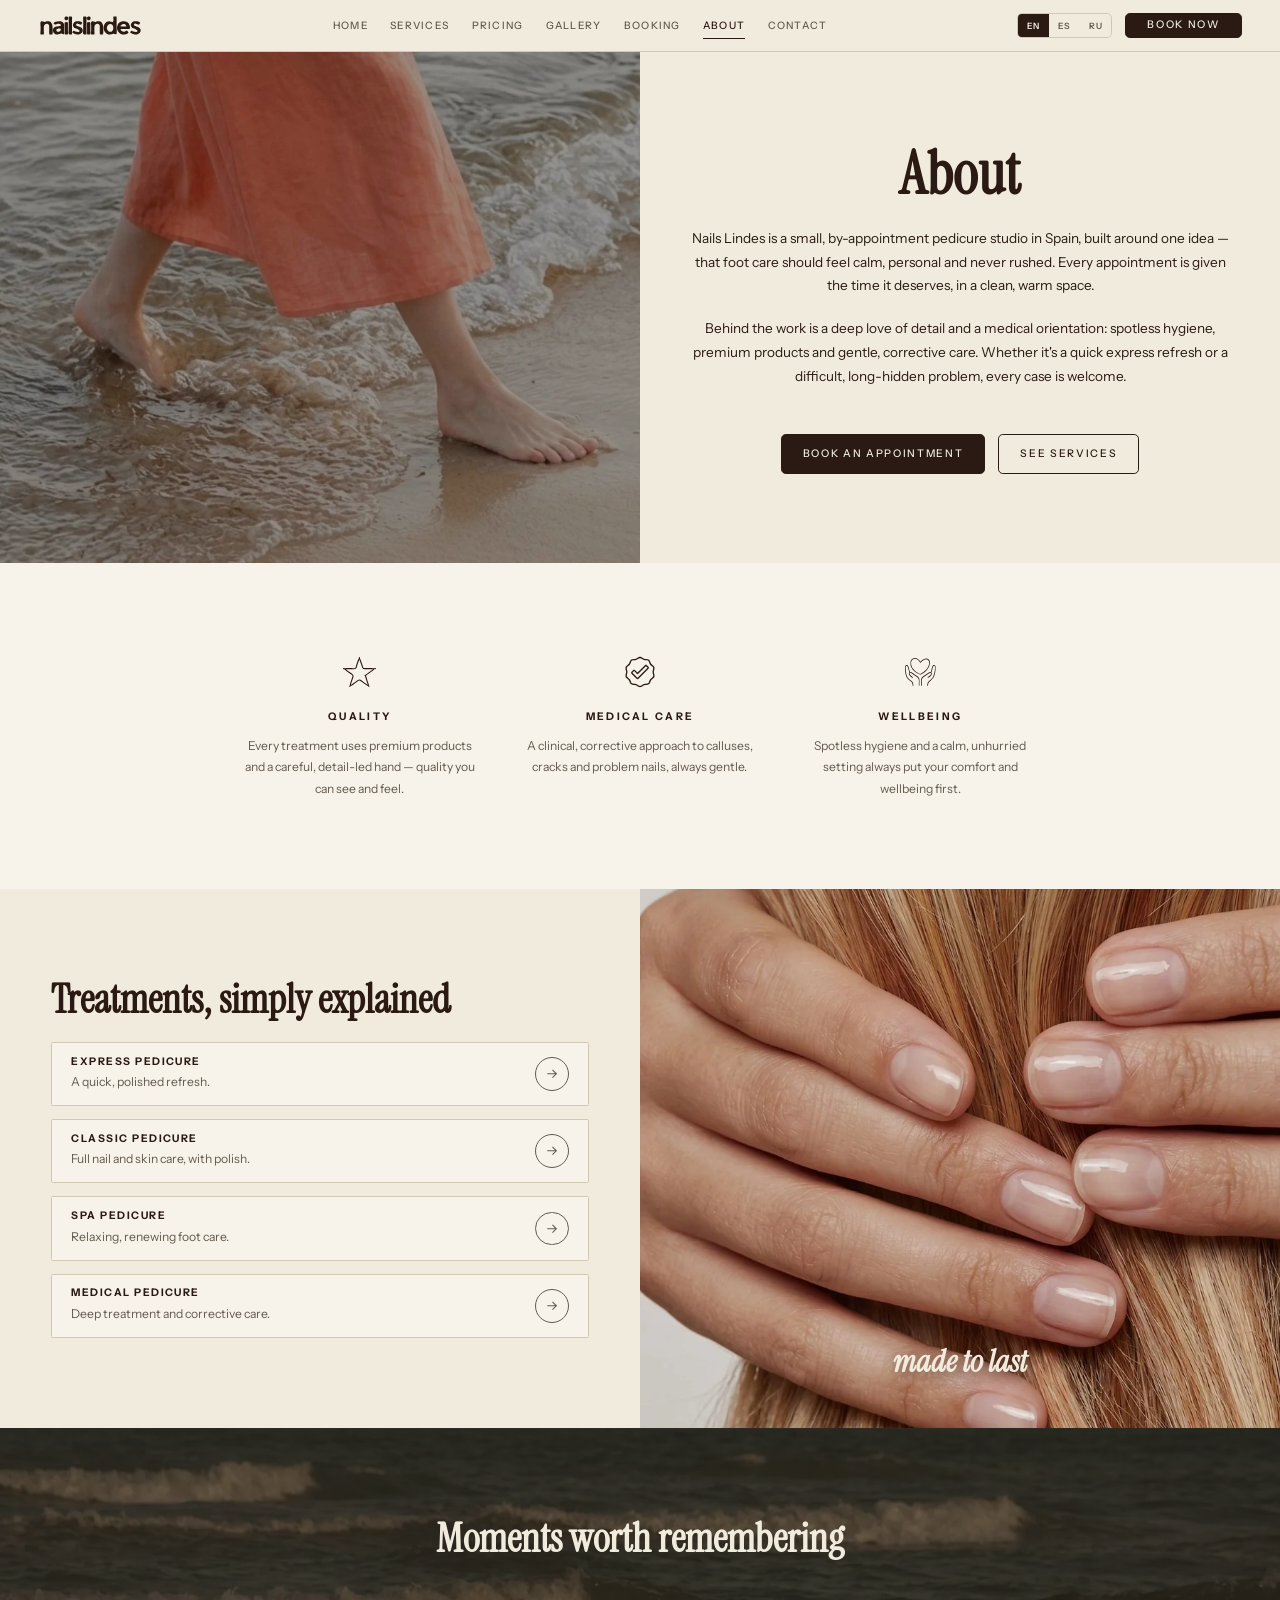
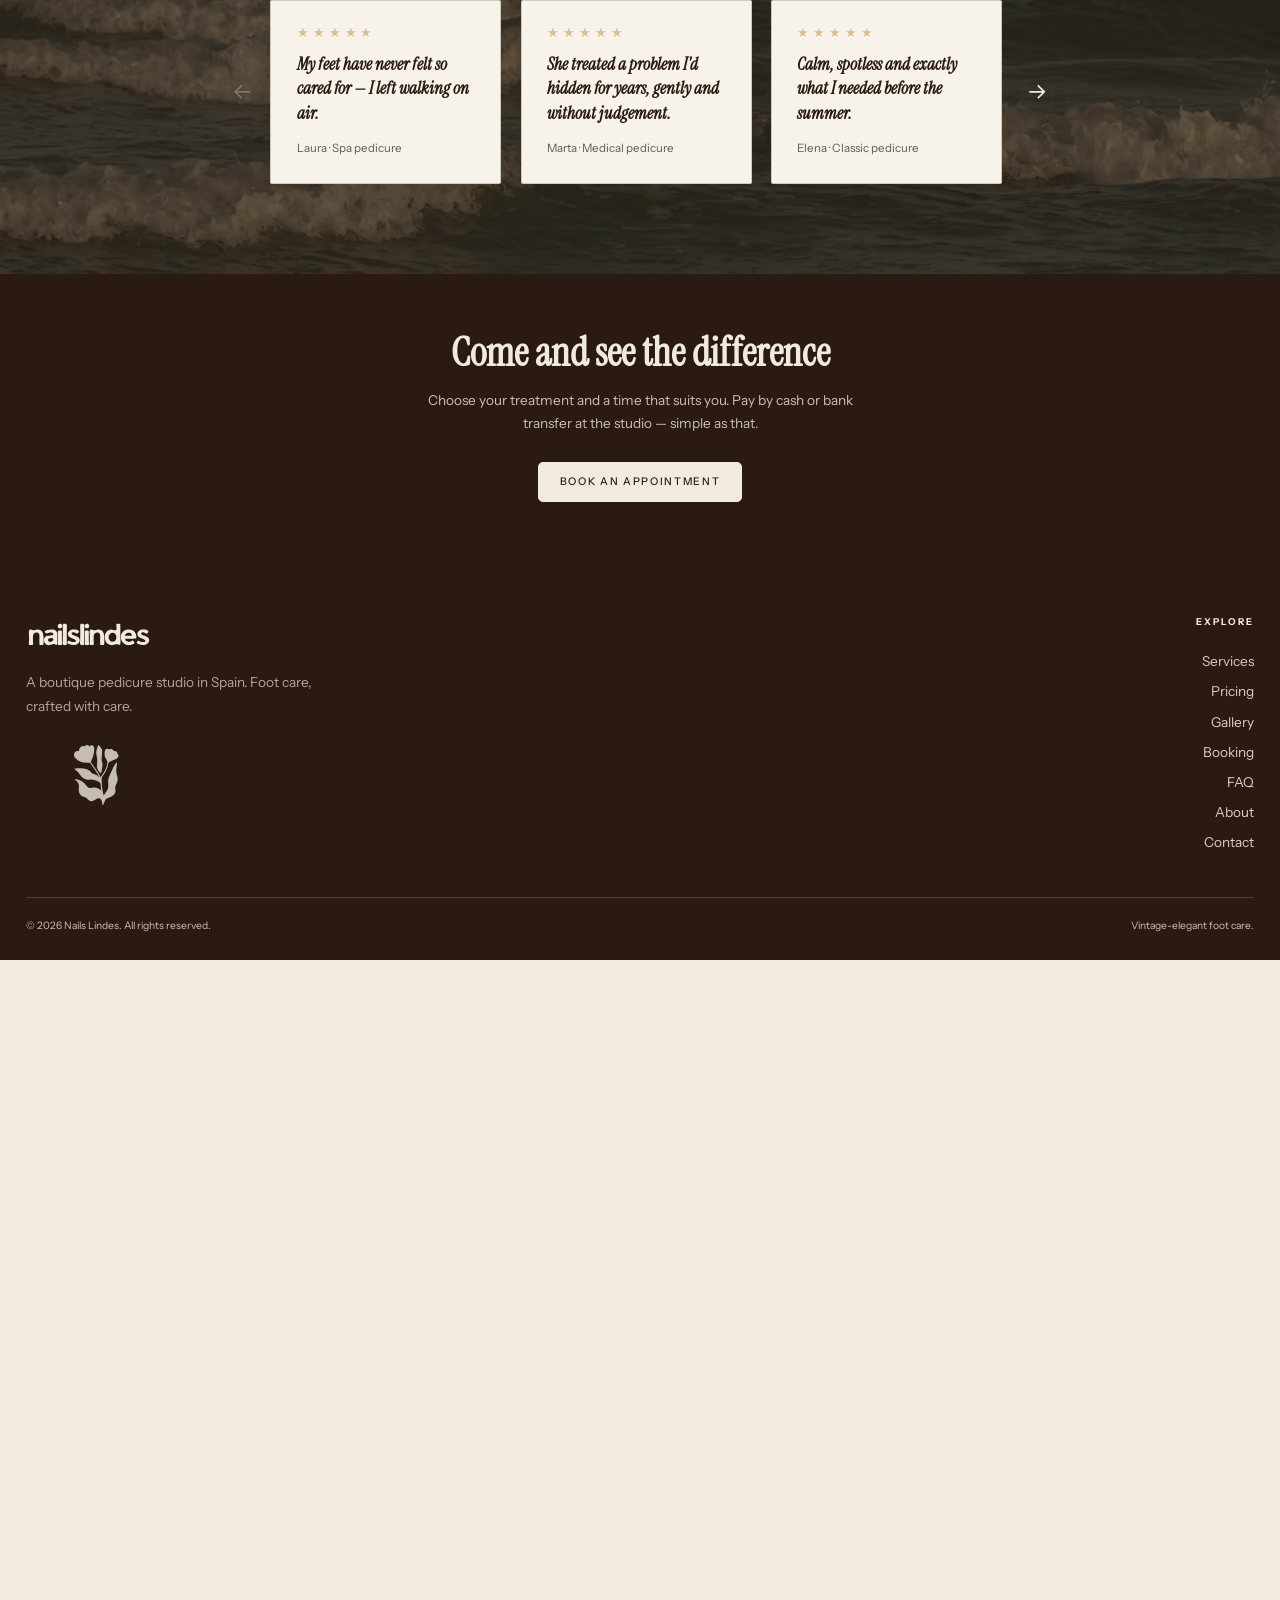
==== commit eed1332e: "Revert "Wire real pedicure photos into the site (#3)" This reverts commit 63c3533d9ccbc68e214ea22ae4" ====
--- a/about.html
+++ b/about.html
@@ -42,7 +42,7 @@
   <main id="main">
     <!-- About intro: full-bleed split (image left / text right) -->
     <section class="fullsplit fullsplit--compact">
-      <div class="fullsplit__media reveal"><img src="assets/img/about-hero.jpg" alt="About Nails Lindes" loading="lazy" width="1262" height="966"></div>
+      <div class="fullsplit__media reveal"><img src="assets/img/about-hero.webp?v=60" alt="About Nails Lindes" loading="lazy" width="1262" height="966"></div>
       <div class="fullsplit__body fullsplit__body--center reveal">
         <h1 data-i18n="about.heroTitle">About</h1>
         <p data-i18n="about.introBody1">Nails Lindes is a small, by-appointment pedicure studio in Spain, built around one idea — that foot care should feel calm, personal and never rushed. Every appointment is given the time it deserves, in a clean, warm space.</p>
@@ -101,7 +101,7 @@
         </ul>
       </div>
       <div class="fullsplit__media reveal">
-        <img src="assets/img/ped-portrait-sandals.jpg" alt="Pedicure result at Nails Lindes" loading="lazy" width="900" height="1200">
+        <img src="assets/img/treat-ref.webp?v=60" alt="Pedicure result at Nails Lindes" loading="lazy" width="900" height="1200">
         <span class="fullsplit__script">made to last</span>
       </div>
     </section>
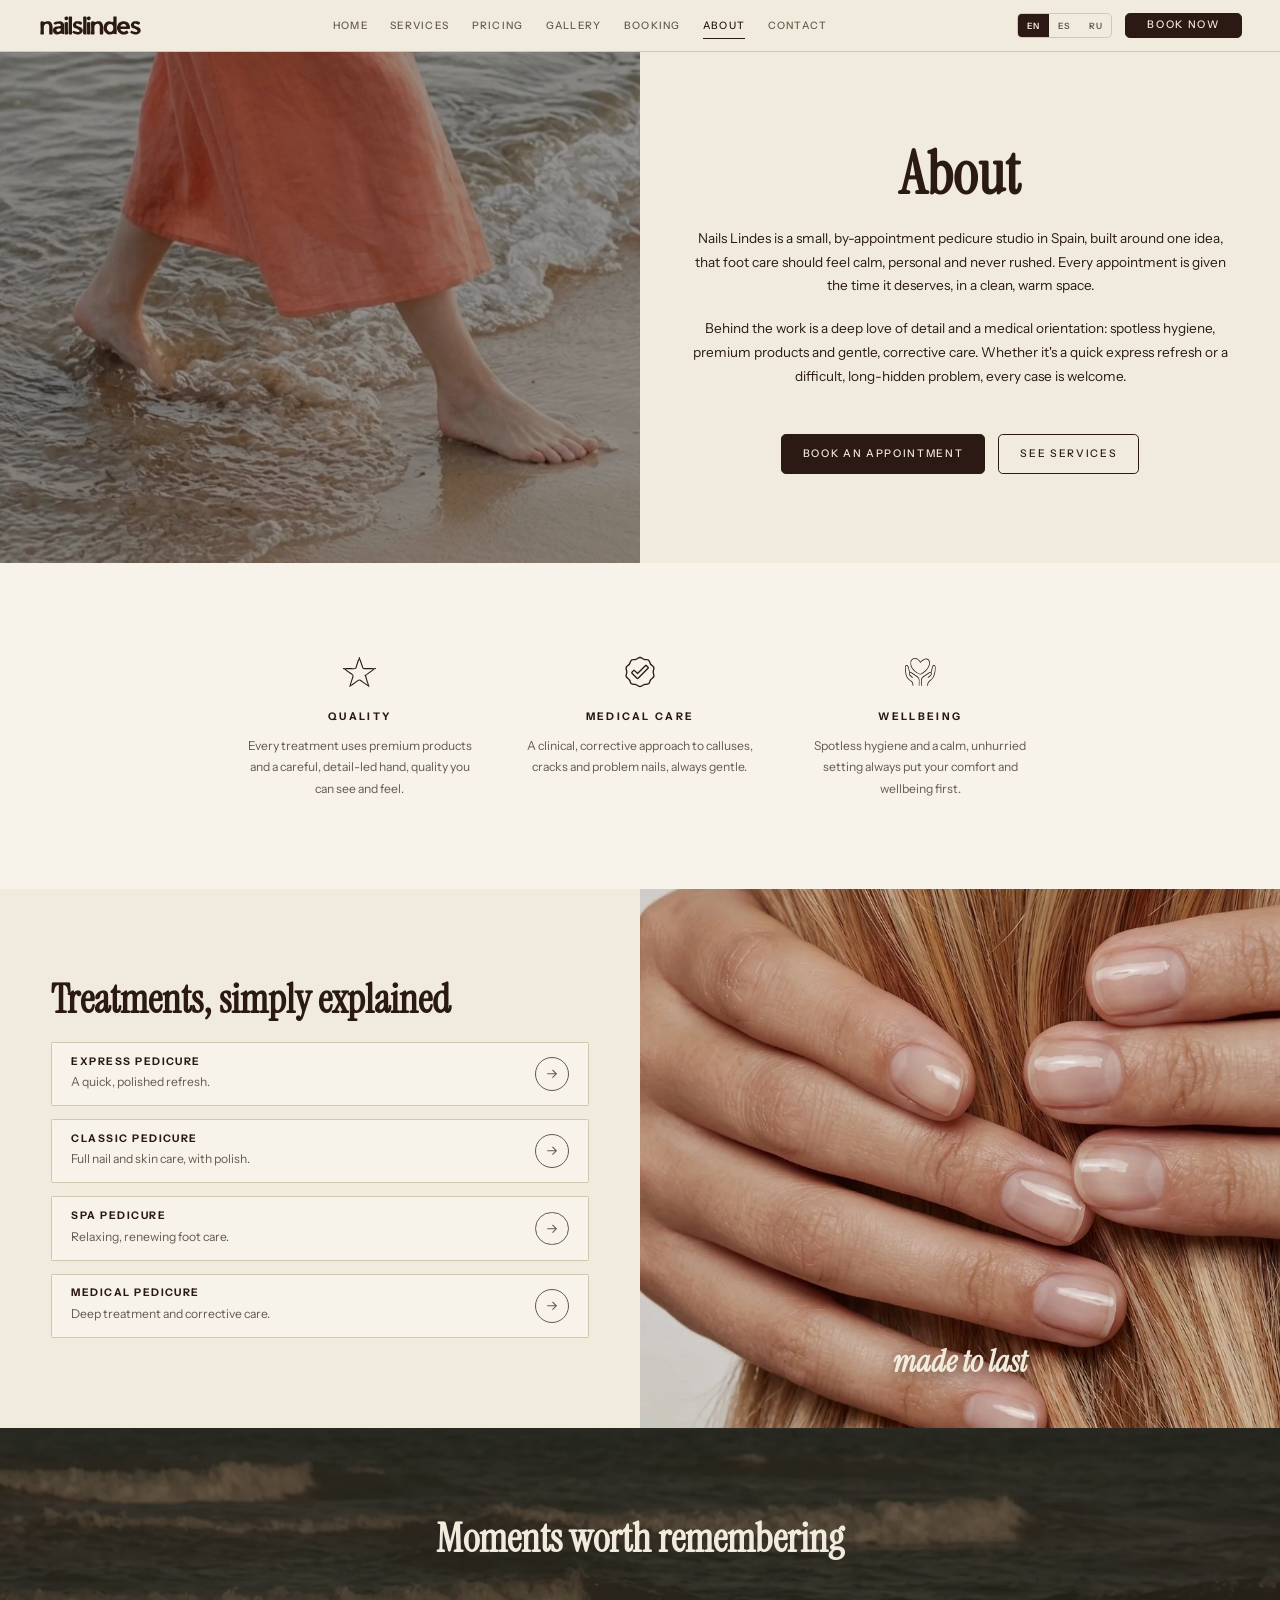
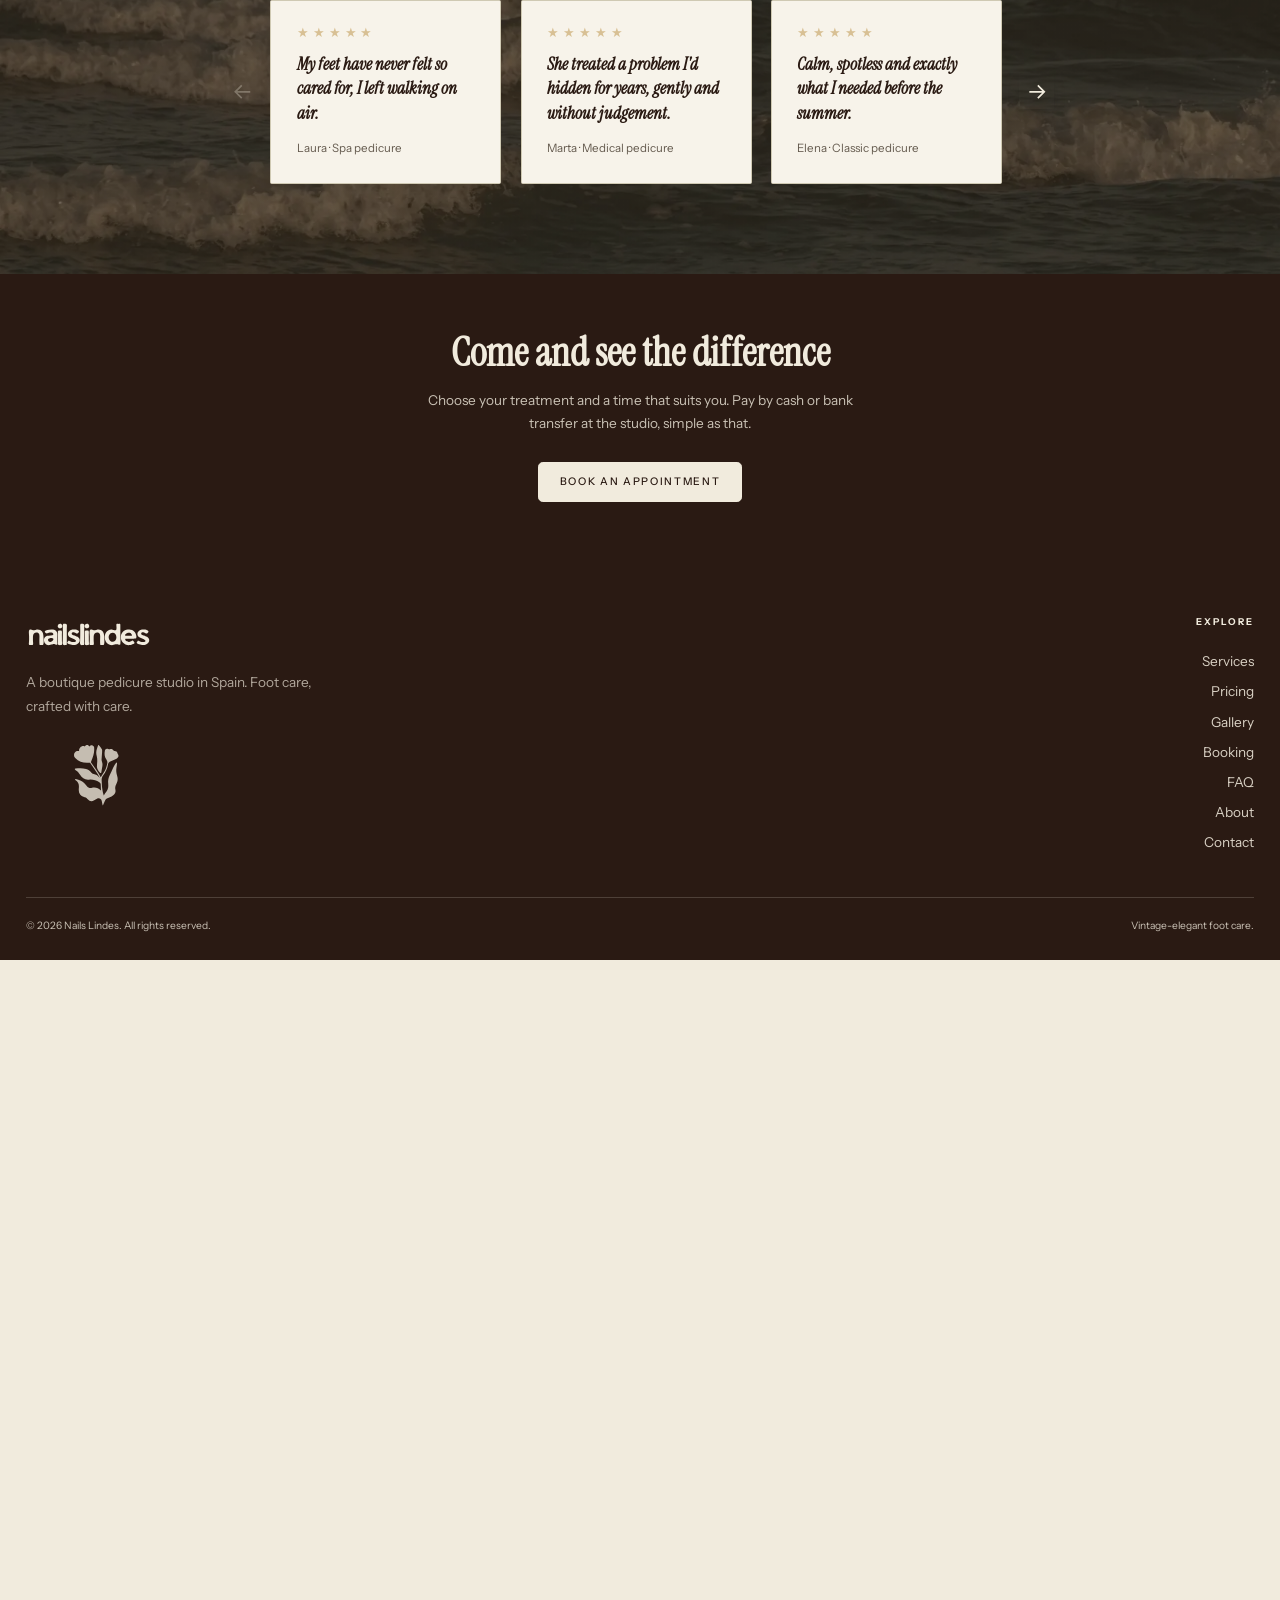
==== commit 9e9d0318: "Remove em dashes from site copy Replace the long em dash (—) with a comma throughout the i18n string" ====
--- a/about.html
+++ b/about.html
@@ -3,8 +3,8 @@
 <head>
   <meta charset="utf-8">
   <meta name="viewport" content="width=device-width, initial-scale=1">
-  <title>About — Nails Lindes</title>
-  <meta name="description" content="The story behind Nails Lindes — a small Spanish pedicure studio built on care, hygiene, a medical orientation and a love of detail.">
+  <title>About, Nails Lindes</title>
+  <meta name="description" content="The story behind Nails Lindes, a small Spanish pedicure studio built on care, hygiene, a medical orientation and a love of detail.">
   <link rel="preconnect" href="https://fonts.googleapis.com">
   <link rel="preconnect" href="https://fonts.gstatic.com" crossorigin>
   <link href="https://fonts.googleapis.com/css2?family=Instrument+Sans:ital,wght@0,400;0,500;0,600;0,700;1,400&family=Instrument+Serif:ital@0;1&display=swap" rel="stylesheet">
@@ -14,7 +14,7 @@
 <body>
   <header class="site-header">
     <div class="container site-header__bar">
-      <a class="brand" href="index.html" aria-label="Nails Lindes — home">
+      <a class="brand" href="index.html" aria-label="Nails Lindes, home">
         <img class="brand__wordmark brand__wordmark--dark" src="assets/logos/wordmark.svg" alt="Nails Lindes" width="150" height="32">
         <img class="brand__wordmark brand__wordmark--light" src="assets/logos/wordmark-light.svg" alt="" width="150" height="32" aria-hidden="true">
       </a>
@@ -45,7 +45,7 @@
       <div class="fullsplit__media reveal"><img src="assets/img/about-hero.webp?v=60" alt="About Nails Lindes" loading="lazy" width="1262" height="966"></div>
       <div class="fullsplit__body fullsplit__body--center reveal">
         <h1 data-i18n="about.heroTitle">About</h1>
-        <p data-i18n="about.introBody1">Nails Lindes is a small, by-appointment pedicure studio in Spain, built around one idea — that foot care should feel calm, personal and never rushed. Every appointment is given the time it deserves, in a clean, warm space.</p>
+        <p data-i18n="about.introBody1">Nails Lindes is a small, by-appointment pedicure studio in Spain, built around one idea, that foot care should feel calm, personal and never rushed. Every appointment is given the time it deserves, in a clean, warm space.</p>
         <p data-i18n="about.introBody2">Behind the work is a deep love of detail and a medical orientation: spotless hygiene, premium products and gentle, corrective care. Whether it's a quick express refresh or a difficult, long-hidden problem, every case is welcome.</p>
         <div class="hero__cta">
           <a class="btn" data-book href="#" data-i18n="cta.bookAppt">Book an appointment</a>
@@ -61,7 +61,7 @@
           <div class="value reveal">
             <img class="value__icon" src="assets/graphics/val-quality.svg?v=60" alt="" width="48" height="48" loading="lazy">
             <h3 class="value__title" data-i18n="about.val1Title">Quality</h3>
-            <p class="value__text" data-i18n="about.val1Body">Every set is built with premium products and a careful, detail-led hand — quality you can see and feel.</p>
+            <p class="value__text" data-i18n="about.val1Body">Every set is built with premium products and a careful, detail-led hand, quality you can see and feel.</p>
           </div>
           <div class="value reveal">
             <img class="value__icon" src="assets/graphics/val-durability.svg?v=60" alt="" width="48" height="48" loading="lazy">
@@ -172,7 +172,7 @@
     <div class="container">
       <div class="footer-grid">
         <div class="footer-col">
-          <a class="brand" href="index.html" aria-label="Nails Lindes — home">
+          <a class="brand" href="index.html" aria-label="Nails Lindes, home">
             <img class="footer-logo" src="assets/logos/wordmark-light.svg" alt="Nails Lindes" width="170" height="36">
           </a>
           <p class="muted" style="margin-top:1rem;max-width:34ch" data-i18n="footer.tagline">A boutique pedicure studio in Spain.</p>
